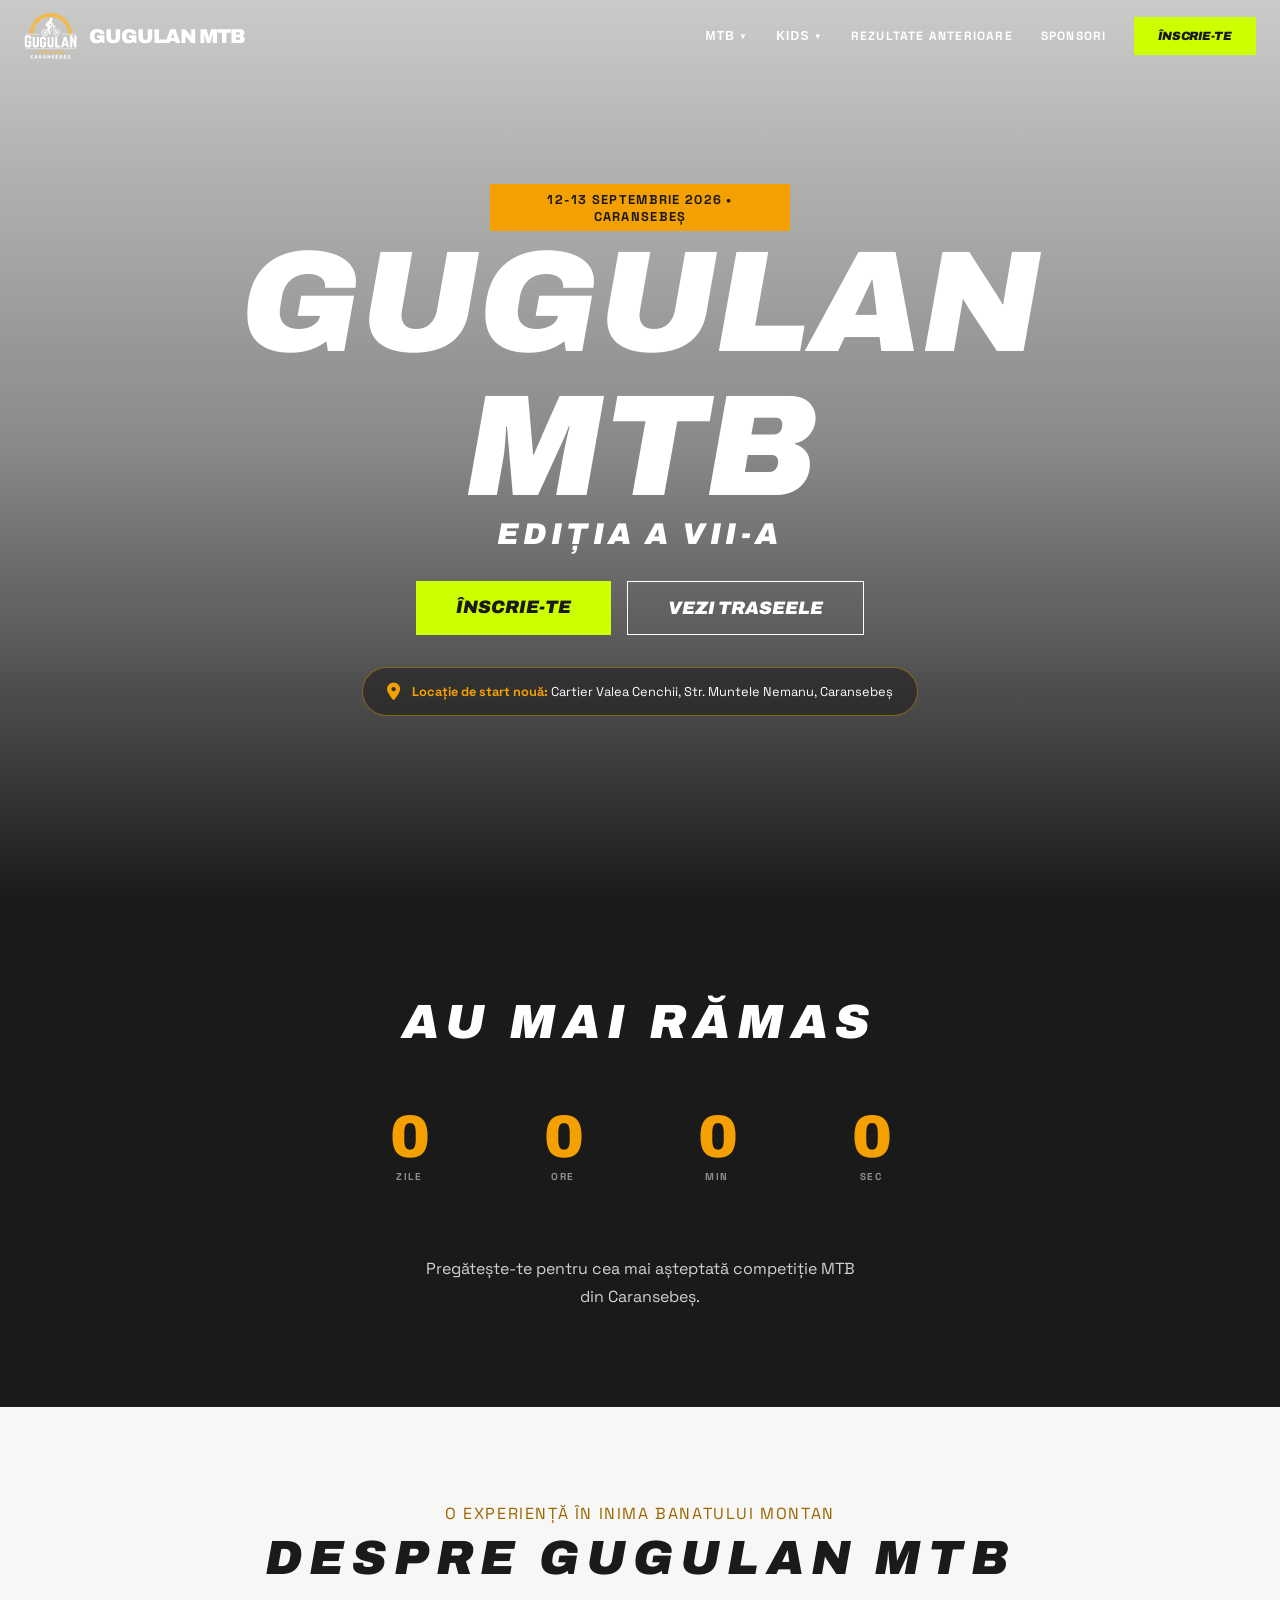
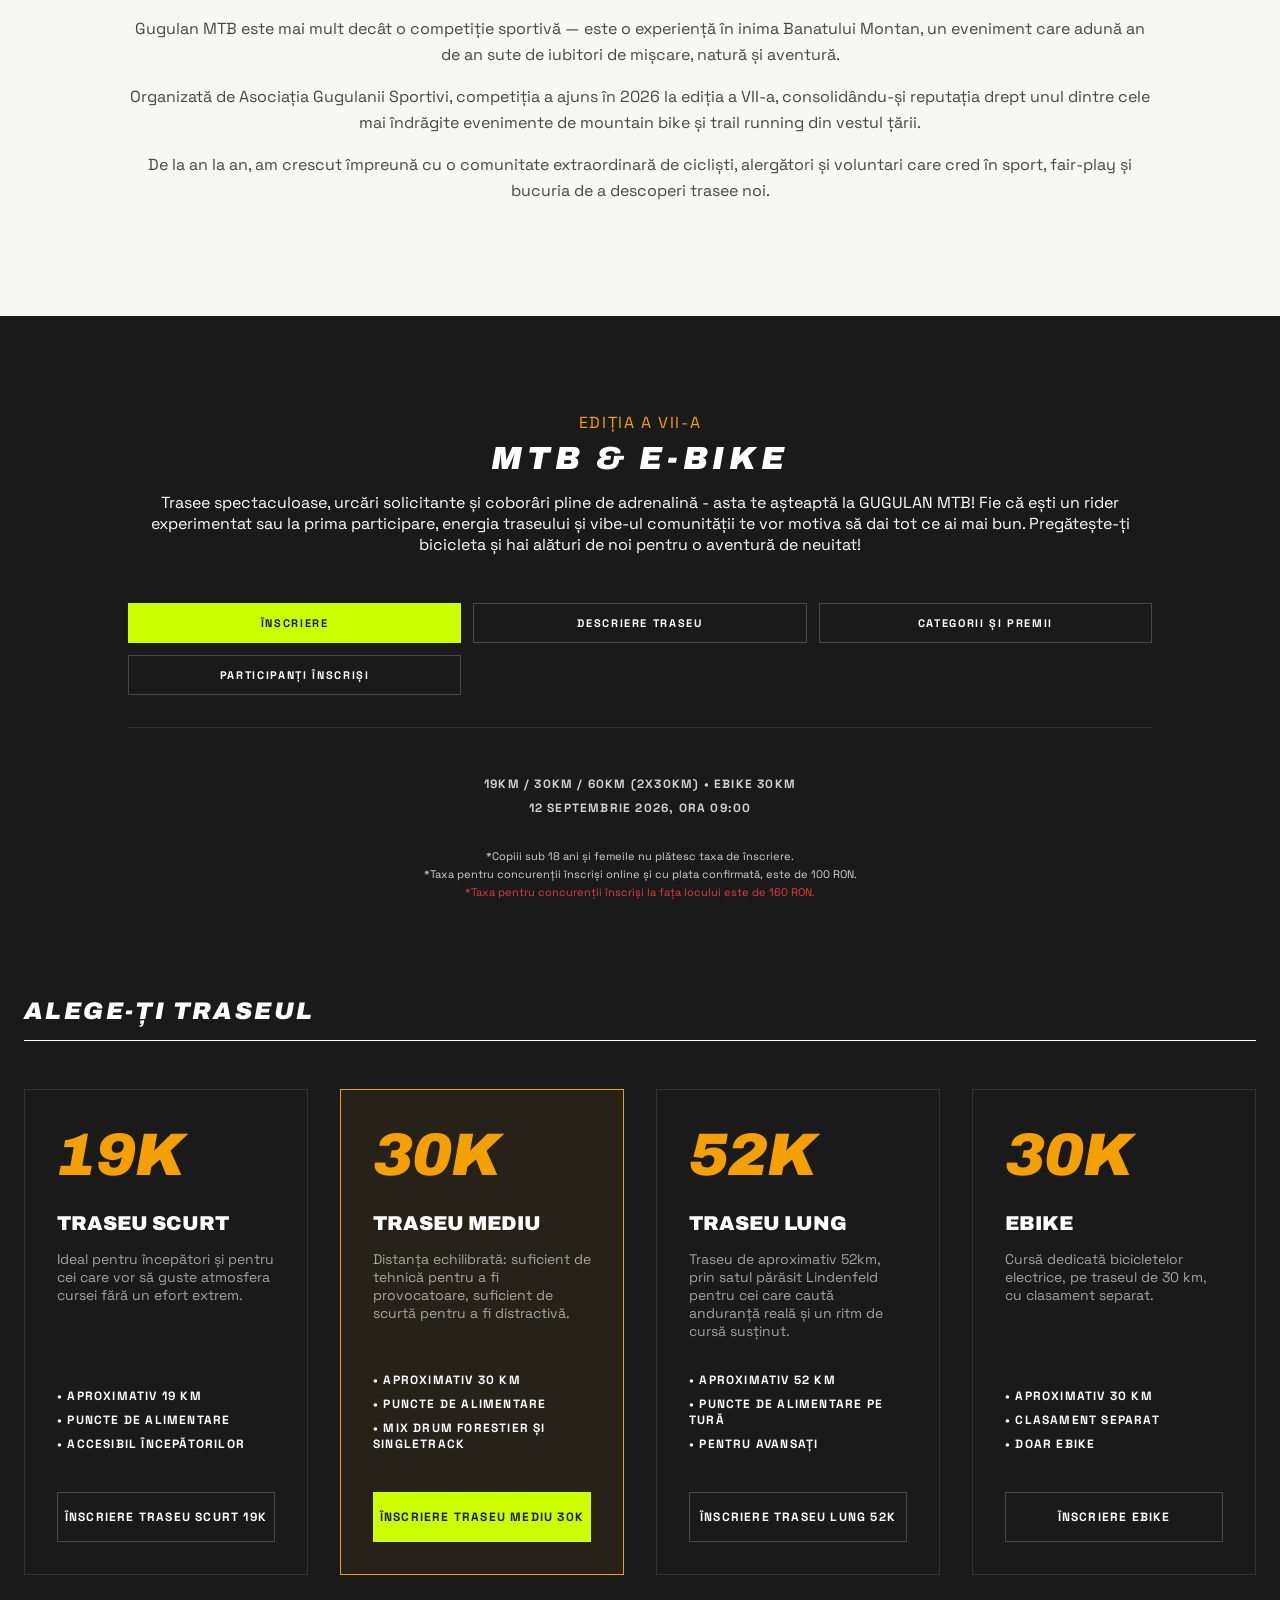
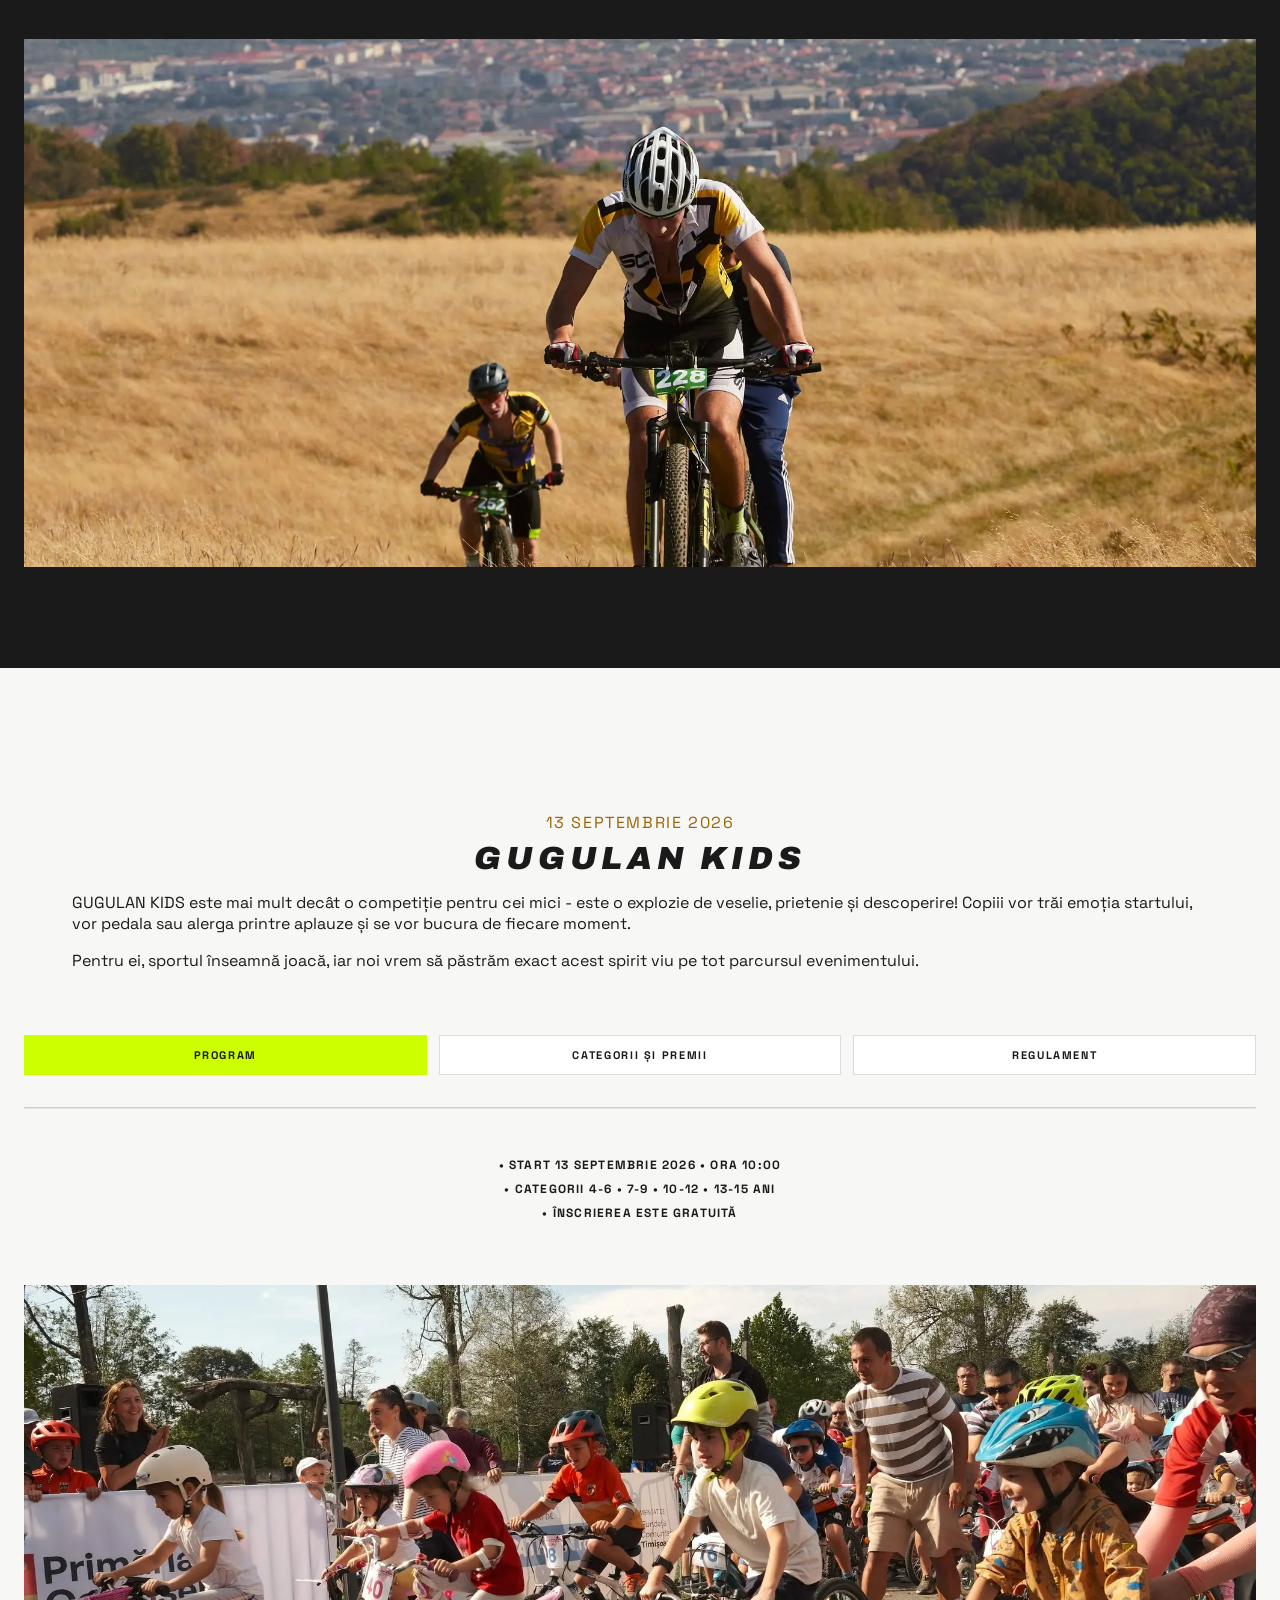
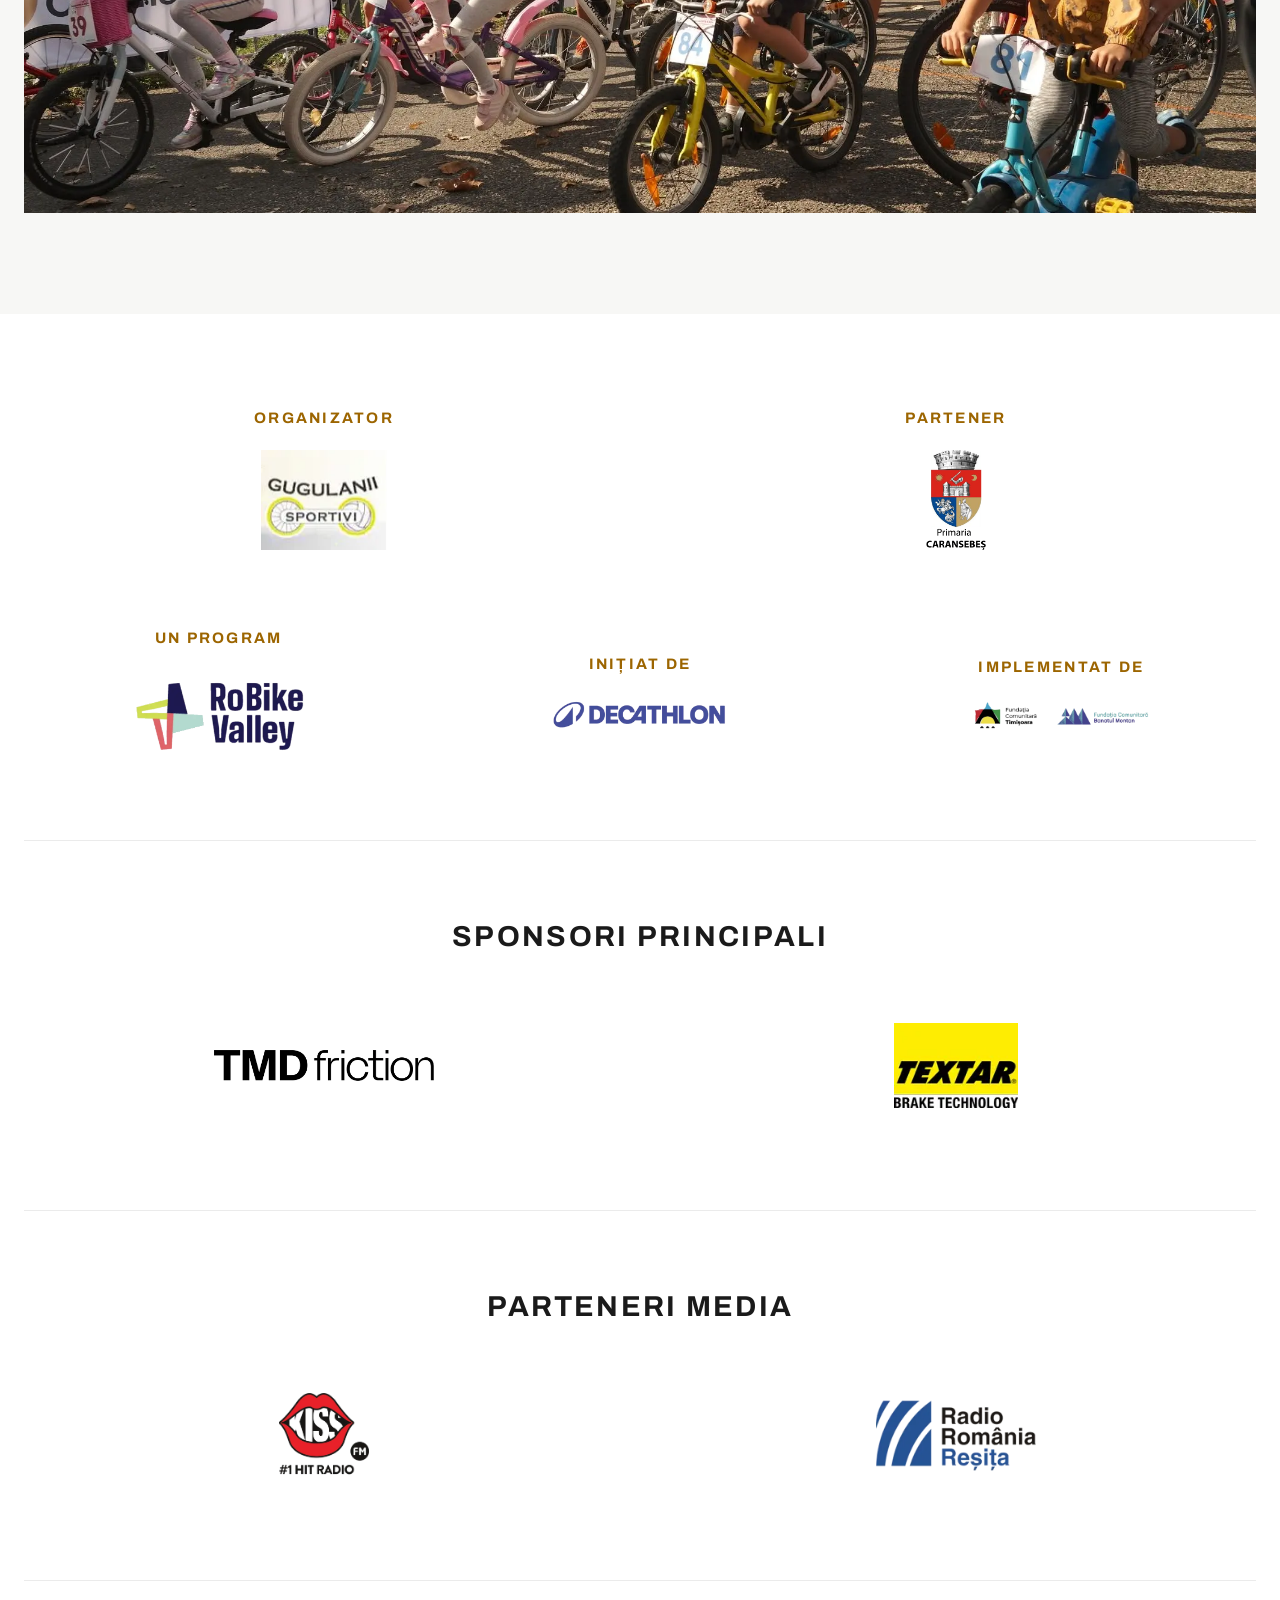
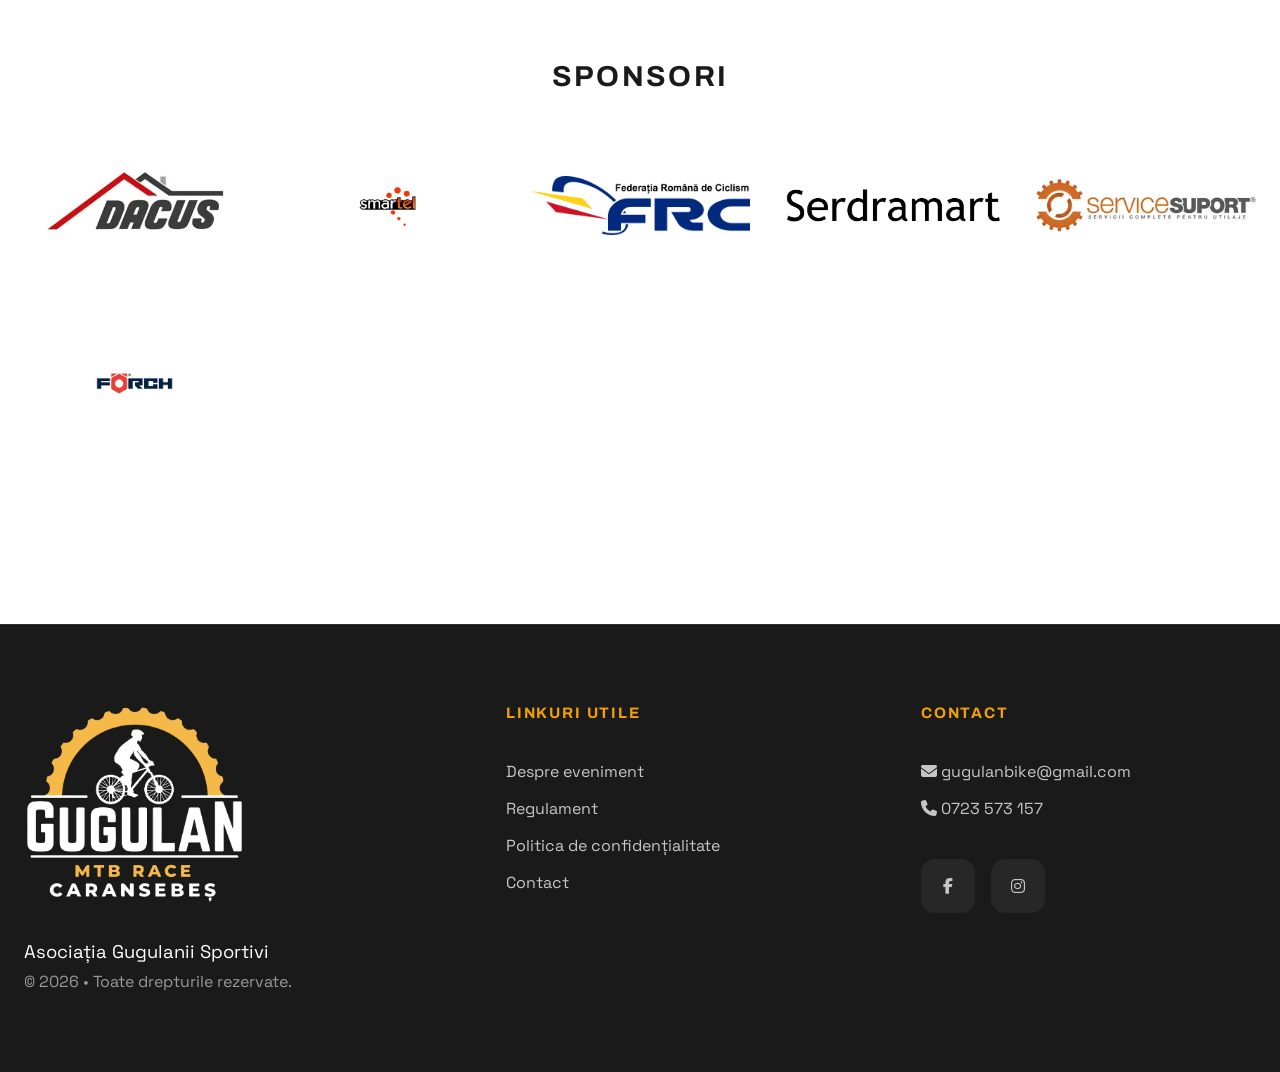
==== index.html @ eedea84c "Add new start-location callouts to hero and trail pages The event start moved to Cartier Valea Cench" ====
<!DOCTYPE html>
<html lang="ro">
<head>
<meta charset="utf-8"/>
<meta name="viewport" content="width=device-width, initial-scale=1"/>
<title>Gugulan MTB &amp; Kids — Ediția a VII-a • Caransebeș</title>
<meta name="description" content="Gugulan MTB &amp; Kids, ediția a VII-a. Competiție de mountain bike la Caransebeș — 12 septembrie MTB, 13 septembrie Kids. Trasee 19K / 30K / 60K și eBike 30K."/>
<meta name="author" content="Gugulan MTB"/>
<meta name="twitter:site" content="@gugulanmtb"/>
<meta property="og:title" content="Gugulan MTB &amp; Kids — Ediția a VII-a"/>
<meta property="og:description" content="Competiție MTB &amp; Kids la Caransebeș. Trasee 19K / 30K / 60K și eBike 30K. Înscrie-te la ediția a VII-a."/>
<meta property="og:type" content="website"/>
<meta name="twitter:card" content="summary_large_image"/>
<link rel="stylesheet" href="styles.css"/>
<!-- Favicon -->
<link rel="apple-touch-icon" sizes="180x180" href="assets/apple-touch-icon.png">
<link rel="icon" type="image/png" sizes="32x32" href="assets/favicon-32x32.png">
<link rel="icon" type="image/png" sizes="16x16" href="assets/favicon-16x16.png">
<link rel="shortcut icon" href="assets/favicon.ico">
<link rel="manifest" href="site.webmanifest">
<link rel="stylesheet"
href="https://cdnjs.cloudflare.com/ajax/libs/font-awesome/6.7.2/css/all.min.css">
<meta name="theme-color" content="#ffffff">
</head>
<body>

<!-- Navbar -->
<nav id="main-nav" class="navbar">
  <div class="navbar-inner">
    <a href="https://gugulanmtb.ro/" class="navbar-logo">
      <img id="nav-logo" src="assets/logo.webp" alt="Gugulan MTB Race Caransebeș" width="120" height="110"/>
      <span>Gugulan MTB</span>
    </a>

    <!-- Desktop links -->
    <div class="nav-links-desktop">
      <div class="dropdown">
        <button class="dropdown-btn" aria-expanded="false">MTB <span class="arrow">▼</span></button>
        <div class="dropdown-menu">
          <a href="/program">Program</a>
          <a href="/categorii-premii">Categorii și Premii</a>
          <a href="/traseu">Traseu MTB</a>
          <a href="/modalitati-inscriere">Modalități și taxe de înscriere</a>
          <a href="https://racetime.ro/events/188/participants" target="_blank">Participanții Înscriși</a>
        </div>
      </div>
      <div class="dropdown">
        <button class="dropdown-btn" aria-expanded="false">Kids <span class="arrow">▼</span></button>
        <div class="dropdown-menu">
          <a href="#">Program</a>
          <a href="#">Categorii și Premii</a>
          <a href="#">Traseu KIDS</a>
        </div>
      </div>
      <a href="https://liniadesosire.ro/rezultate/gugulan-mtb-run-2025/" class="nav-link">Rezultate Anterioare</a>
      <a href="https://gugulanmtb.ro/#sponsori" class="nav-link">Sponsori</a>
      <a href="https://racetime.ro/events/188/register" class="btn-cta">Înscrie-te</a>
    </div>

    <!-- Mobile buttons -->
    <div class="nav-mobile">
      <a href="https://racetime.ro/events/188/register" class="btn-cta" style="padding:0.5rem 1rem;font-size:11px;">Înscrie-te</a>
      <button class="hamburger" id="hamburger-btn" aria-label="Meniu">
        <span></span><span></span><span></span>
      </button>
    </div>
  </div>

  <!-- Mobile menu -->
  <div class="mobile-menu" id="mobile-menu">
    <div class="mobile-dropdown">
      <button class="mobile-dropdown-toggle" onclick="this.nextElementSibling.classList.toggle('open');this.querySelector('span:last-child').textContent=this.nextElementSibling.classList.contains('open')?'−':'+'">
        MTB <span>+</span>
      </button>
      <div class="mobile-dropdown-items">
        <a href="/program">Program</a>
        <a href="/categorii-premii">Categorii și Premii</a>
        <a href="/traseu">Traseu MTB</a>
        <a href="/modalitati-inscriere">Modalități și taxe</a>
        <a href="https://racetime.ro/events/188/participants" target="_blank">Participanții Înscriși</a>
      </div>
    </div>
    <div class="mobile-dropdown">
      <button class="mobile-dropdown-toggle" onclick="this.nextElementSibling.classList.toggle('open');this.querySelector('span:last-child').textContent=this.nextElementSibling.classList.contains('open')?'−':'+'">
        Kids <span>+</span>
      </button>
      <div class="mobile-dropdown-items">
        <a href="#">Program</a>
        <a href="#">Categorii și Premii</a>
        <a href="#">Traseu KIDS</a>
      </div>
    </div>
    <a href="https://liniadesosire.ro/rezultate/gugulan-mtb-run-2025/" class="mobile-link">Rezultate Anterioare</a>
    <a href="https://gugulanmtb.ro/#sponsori" class="mobile-link" style="border-bottom:none;">Sponsori</a>
    <a href="https://racetime.ro/events/188/register" class="btn-cta" style="display:block;text-align:center;padding:1rem;margin-top:1.5rem;font-size:1.125rem;">Înscrie-te</a>
  </div>
</nav>

<!-- Hero -->
<section class="hero">
  <iframe class="hero-video" src="https://player.vimeo.com/video/1091876594?background=1&autoplay=1&loop=1&muted=1&dnt=1" allow="autoplay;fullscreen;picture-in-picture" frameborder="0" title="Gugulan MTB hero video" style="position:absolute;top:50%;left:50%;transform:translate(-50%,-50%);width:177.77vh;height:56.25vw;min-width:100%;min-height:100%;"></iframe>
  <div class="hero-overlay"></div>
  <div class="hero-content">
    <p class="hero-date">12-13 Septembrie 2026 • Caransebeș</p>
    <h1 class="hero-title">
      <div class="hero-title-main">GUGULAN<br/>MTB</div>
      <div class="hero-title-sub">Ediția a VII-a</div>
    </h1>
    <div class="hero-buttons">
      <a href="https://racetime.ro/events/188/register" class="hero-btn-primary">Înscrie-te</a>
      <a href="/traseu" class="hero-btn-secondary">Vezi Traseele</a>
    </div>
    <a href="https://www.google.com/maps?q=45.4091146,22.1965201&z=17&hl=en" target="_blank" rel="noopener" class="hero-location">
      <i class="fa-solid fa-location-dot"></i>
      <span><strong>Locație de start nouă:</strong> Cartier Valea Cenchii, Str. Muntele Nemanu, Caransebeș</span>
    </a>
  </div>
</section>

<!-- Nimic intre Hero si Countdown -- hero direct --> <!-- Countdown -->
<section class="section section-dark text-center">
  <div class="container">
    <h2 class="section-title section-title-lg text-center mb-8">Au mai rămas</h2>
    <div class="countdown-grid" id="countdown">
      <div class="countdown-item"><div class="countdown-number text-brand" id="cd-days">0</div><div class="countdown-label">Zile</div></div>
      <div class="countdown-item"><div class="countdown-number text-brand" id="cd-hours">0</div><div class="countdown-label">Ore</div></div>
      <div class="countdown-item"><div class="countdown-number text-brand" id="cd-mins">0</div><div class="countdown-label">Min</div></div>
      <div class="countdown-item"><div class="countdown-number text-brand" id="cd-secs">0</div><div class="countdown-label">Sec</div></div>
    </div>
    <p class="text-body max-w-md mx-auto opacity-80 mt-8">Pregătește-te pentru cea mai așteptată competiție MTB din Caransebeș.</p>
  </div>
</section>

<!-- Despre -->
<section class="section section-light">
  <div class="container max-w-5xl">
    <div class="text-center mb-8">
      <span class="text-[10px] font-bold uppercase tracking-widest text-brand-deep mb-2" style="display:block;">O experiență în inima Banatului Montan</span>
      <h2 class="section-title section-title-lg mb-4">Despre Gugulan MTB</h2>
    </div>
    <div class="text-body leading-relaxed opacity-80 max-w-3xl mx-auto text-center">
      <p class="mb-4">Gugulan MTB este mai mult decât o competiție sportivă — este o experiență în inima Banatului Montan, un eveniment care adună an de an sute de iubitori de mișcare, natură și aventură.</p>
      <p class="mb-4">Organizată de Asociația Gugulanii Sportivi, competiția a ajuns în 2026 la ediția a VII‑a, consolidându-și reputația drept unul dintre cele mai îndrăgite evenimente de mountain bike și trail running din vestul țării.</p>
      <p class="mb-4">De la an la an, am crescut împreună cu o comunitate extraordinară de cicliști, alergători și voluntari care cred în sport, fair-play și bucuria de a descoperi trasee noi.</p>

    </div>
  </div>
</section>

<!-- Register section (MTB) -->
<section id="register" class="section section-dark">
  <div class="container max-w-5xl">
    <div class="text-center mb-12">
      <span class="text-[10px] font-bold uppercase tracking-widest text-brand mb-2" style="display:block;">Ediția a VII-a</span>
      <h2 class="section-title text-center" style="font-size:2rem;">MTB &amp; E-Bike</h2>
      <p class="mb-4">Trasee spectaculoase, urcări solicitante și coborâri pline de adrenalină - asta te așteaptă la GUGULAN MTB! Fie că ești un rider experimentat sau la prima participare, energia traseului și vibe-ul comunității te vor motiva să dai tot ce ai mai bun. Pregătește-ți bicicleta și hai alături de noi pentru o aventură de neuitat!</p>
    </div>

    <div class="register-grid mb-8">
      <a href="https://racetime.ro/events/188/register" class="register-btn register-btn-primary">Înscriere</a>
      <a href="/traseu" class="register-btn">Descriere Traseu</a>
       <a href="/categorii-premii" class="register-btn">Categorii și Premii</a>
      <a href="https://racetime.ro/events/188/participants" target="_blank" class="register-btn">Participanți înscriși</a>
    </div>

    <hr class="border-peak/10" style="border:0;height:1px;background:color-mix(in oklch, var(--peak) 10%, transparent);margin-bottom:3rem;"/>

    <div class="text-center max-w-md mx-auto">
      <ul class="track-features text-peak/80">
        <li>19km / 30km / 60km (2x30km) • eBike 30km</li>
        <li>12 Septembrie 2026, ora 09:00</li>
      </ul>
      <p class="text-xs leading-relaxed text-peak/80">*Copiii sub 18 ani și femeile nu plătesc taxa de înscriere.</p>
      <p class="text-xs leading-relaxed text-peak/80">*Taxa pentru concurenții înscriși online și cu plata confirmată, este de 100 RON.</p>
      <p class="text-xs leading-relaxed text-alert">*Taxa pentru concurenții înscriși la fața locului este de 160 RON.</p>
    </div>
  </div>
</section>

<!-- Alege-ți traseul -->
<section id="tracks" class="section section-dark" style="padding-top:0;">
  <div class="container">
    <h3 class="section-title tracking-widest mb-12 border-b border-peak/10 pb-4" style="font-size:1.5rem;">Alege-ți traseul</h3>
    <div class="tracks-grid">
      <!-- 19K -->
      <div class="track-card">
        <div class="track-number">19K</div>
        <h4 class="track-name">Traseu Scurt</h4>
        <p class="track-desc">Ideal pentru începători și pentru cei care vor să guste atmosfera cursei fără un efort extrem.</p>
        <ul class="track-features">
          <li>• Aproximativ 19 km</li>
          <li>• Puncte de alimentare</li>
          <li>• Accesibil începătorilor</li>
        </ul>
        <a href="https://racetime.ro/events/188/register" class="track-btn">Înscriere Traseu Scurt 19K</a>
      </div>
      <!-- 30K highlighted -->
      <div class="track-card highlighted">
        <div class="track-number">30K</div>
        <h4 class="track-name">Traseu Mediu</h4>
        <p class="track-desc">Distanța echilibrată: suficient de tehnică pentru a fi provocatoare, suficient de scurtă pentru a fi distractivă.</p>
        <ul class="track-features">
          <li>• Aproximativ 30 km</li>
          <li>• Puncte de alimentare</li>
          <li>• Mix drum forestier și singletrack</li>
        </ul>
        <a href="https://racetime.ro/events/188/register" class="track-btn track-btn-primary">Înscriere Traseu Mediu 30K</a>
      </div>
      <!-- 60K -->
      <div class="track-card">
        <div class="track-number">52K</div>
        <h4 class="track-name">Traseu Lung</h4>
        <p class="track-desc">Traseu de aproximativ 52km, prin satul părăsit Lindenfeld pentru cei care caută anduranță reală și un ritm de cursă susținut.</p>
        <ul class="track-features">
          <li>• Aproximativ 52 km</li>
          <li>• Puncte de alimentare pe tură</li>
          <li>• Pentru avansați</li>
        </ul>
        <a href="https://racetime.ro/events/188/register" class="track-btn">Înscriere Traseu Lung 52K</a>
      </div>
      <!-- eBike -->
      <div class="track-card">
        <div class="track-number">30K</div>
        <h4 class="track-name">eBike</h4>
        <p class="track-desc">Cursă dedicată bicicletelor electrice, pe traseul de 30 km, cu clasament separat.</p>
        <ul class="track-features">
          <li>• Aproximativ 30 km</li>
          <li>• Clasament separat</li>
          <li>• Doar eBike</li>
        </ul>
        <a href="https://racetime.ro/events/188/register" class="track-btn">Înscriere eBike</a>
      </div>
    </div>

    <div class="mt-16">
      <img src="assets/home-hero.webp" alt="Traseu montan îngust pe creastă, din competiția Gugulan MTB" class="w-full aspect-[21/9] object-cover"/>
    </div>
  </div>
</section>

<!-- Kids section -->
<section class="section section-light">
    <div class="container">

        <div class="kids-inner">
           <span
    class="text-[10px] font-bold uppercase tracking-widest text-brand-deep mb-2"
    style="display:block;text-align:center;">
    13 Septembrie 2026
</span>

            <h2 class="section-title text-center text-dirt" style="font-size:2rem;">
                Gugulan Kids
            </h2>
            <p class="mb-4">GUGULAN KIDS este mai mult decât o competiție pentru cei mici - este o explozie de veselie, prietenie și descoperire! Copiii vor trăi emoția startului, vor pedala sau alerga printre aplauze și se vor bucura de fiecare moment.</p>
            <p class="mb-4">Pentru ei, sportul înseamnă joacă, iar noi vrem să păstrăm exact acest spirit viu pe tot parcursul evenimentului.</p>
        </div>

        <div class="register-grid mb-8">

            <a href="#" class="register-btn register-btn-primary">
                Program
            </a>

            <a href="#" class="register-btn register-btn-light">
                Categorii și Premii
            </a>

            <a href="#" class="register-btn register-btn-light">
                Regulament
            </a>

        </div>

        <hr class="border-dirt/15" style="margin-bottom:3rem;">

        <div class="text-center max-w-md mx-auto">

            <ul class="track-features text-dirt">

                <li>• Start 13 Septembrie 2026 • ora 10:00</li>

                <li>• Categorii 4-6 • 7-9 • 10-12 • 13-15 ani</li>

                <li>• Înscrierea este gratuită</li>

            </ul>
        </div>

        <div class="mt-16">
            <img src="assets/hero-kids.webp"
                 class="w-full aspect-[21/9] object-cover">
        </div>

    </div>
</section>

<!-- Sponsori -->
<section id="sponsori" class="section sponsors-section">

    <div class="container">

        <!-- Top Partners -->
        <div class="partners-top">

            <div class="partner-card">
                <h4>Organizator</h4>
                <img src="assets/sponsori/gugulanii-sportivi.webp" alt="">
            </div>

            <div class="partner-card">
                <h4>Partener</h4>
                <img src="assets/sponsori/primaria-caransebes.webp" alt="">
            </div>

        </div>

                <div class="partner-section">


            <div class="sponsors-grid">


            <div class="partner-card">
                <h4>Un program</h4>
                <img src="assets/sponsori/ro-bikevalley.webp" alt="">
            </div>

            <div class="partner-card">
                <h4>Inițiat de</h4>
                <img src="assets/sponsori/decathlon-logo.webp" alt="">
            </div>

            <div class="partner-card">
                <h4>Implementat de</h4>

                    <img src="assets/sponsori/fundatiile-logo-2048x374.webp" alt="">
            </div>
            </div>

        </div>

        <hr class="sponsor-divider">

        <!-- Main Sponsors -->
<div class="partner-section">

    <h3>Sponsori Principali</h3>

    <div class="sponsors-grid">

        <div class="sponsor-logo">
            <img src="assets/sponsori/tmdfriction-new-logo.webp" alt="TMD Friction">
        </div>

        <div class="sponsor-logo">
            <img src="assets/sponsori/Textar_BrakeTechnology_subline_150.webp" alt="Textar">
        </div>

    </div>

</div>

<hr class="sponsor-divider">

<div class="partner-section">

    <h3>Parteneri Media</h3>

    <div class="sponsors-grid">

        <div class="sponsor-logo">
            <img src="assets/sponsori/LOGO-SIMPLU-CU-SLOGAN.webp" alt="Kiss FM">
        </div>

        <div class="sponsor-logo">
            <img src="assets/sponsori/radio-resita.webp" alt="Radio Reșița">
        </div>

    </div>

</div>

<hr class="sponsor-divider">

<div class="partner-section">

    <h3>Sponsori</h3>

    <div class="sponsors-grid">

        <div class="sponsor-logo">
            <img src="assets/sponsori/5-dacus.webp" alt="Dacus">
        </div>

        <div class="sponsor-logo">
            <img src="assets/sponsori/11-Smartel.webp" alt="Smartel">
        </div>

        <div class="sponsor-logo">
            <img src="assets/sponsori/New-Logo-FRC-Tricolor.webp" alt="FRC">
        </div>

        <div class="sponsor-logo">
            <img src="assets/sponsori/serdramart.webp" alt="Serdramart">
        </div>

        <div class="sponsor-logo">
            <img src="assets/sponsori/service-suport-logo.webp" alt="Service Support">
        </div>

        <div class="sponsor-logo">
            <img src="assets/sponsori/forch.webp" alt="Förch">
        </div>

    </div>

</div>
</div> <!-- container -->
</section> <!-- sponsori -->

<!-- Footer -->
<footer class="footer">

    <div class="container footer-grid">

        <!-- Logo -->

        <div class="footer-brand">

            <img src="assets/logo.webp" alt="Gugulan MTB">

            <p>Asociația Gugulanii Sportivi</p>

            <span>© 2026 • Toate drepturile rezervate.</span>

        </div>

        <!-- Links -->

        <div class="footer-nav">

            <h4>Linkuri utile</h4>

            <a href="#">Despre eveniment</a>
            <a href="#">Regulament</a>
            <a href="#">Politica de confidențialitate</a>
            <a href="#">Contact</a>

        </div>

        <!-- Contact -->

<div class="footer-contact">

    <h4>Contact</h4>

    <a href="mailto:gugulanbike@gmail.com">
        <i class="fa-solid fa-envelope"></i>
        gugulanbike@gmail.com
    </a>

    <a href="tel:+40723573157">
        <i class="fa-solid fa-phone"></i>
        0723 573 157
    </a>

    <div class="footer-social">

        <a href="https://www.facebook.com/gugulanmtb" target="_blank">
            <i class="fa-brands fa-facebook-f"></i>
        </a>

        <a href="https://www.instagram.com/gugulanmtbrace/" target="_blank">
            <i class="fa-brands fa-instagram"></i>
        </a>

    </div>

</div>

    </div>

</footer>

<script src="script.js" defer></script>

</body>
</html>
---- styles.css ----
/* Gugulan MTB - Styles */
/* Tailwind v4 equivalent custom properties & utilities */

@import url('https://fonts.googleapis.com/css2?family=Archivo:ital,wght@0,100..900;1,100..900&family=Space+Grotesk:wght@300..700&display=swap');

:root {
  /* Gugulan MTB Race — Brand Guide v1.0 */
  --brand: #F4A000;       /* Aur Gugulan (Primary Gold) */
  --brand-deep: #9C6500;  /* Gold, darkened for AA text contrast on light backgrounds */
  --lime: #CCFF00;        /* Verde Neon — energy, CTA highlights */
  --dirt: #1A1A1A;        /* Deep Black */
  --peak: #FFFFFF;        /* White */
  --gravel: #F7F7F5;
  --gravel-dark: #ECECE8;
  --forest: #2D6A4F;      /* Verde pădure — nature imagery / backgrounds */
  --red-accent: #E63946;  /* alerts, time limits */
  --gray: #666666;        /* secondary text */
  --cta-bg: var(--lime);
  --cta-color: var(--dirt);
  --cta-hover-bg: var(--brand);
}

* { margin: 0; padding: 0; box-sizing: border-box; }

body {
  font-family: 'Space Grotesk', 'Helvetica Neue', Arial, sans-serif;
  background: var(--gravel);
  color: var(--dirt);
  -webkit-font-smoothing: antialiased;
}

.font-display { font-family: 'Archivo', 'Helvetica Neue', Arial, sans-serif; }
.font-mono { font-family: 'Space Grotesk', 'Helvetica Neue', Arial, sans-serif; }

/* Navbar */
.navbar {
  position: fixed;
  inset: 0 0 auto 0;
  z-index: 50;
  background: transparent;
  backdrop-filter: none;
  transition: all 0.3s ease;
}
.navbar.scrolled {
  background: var(--dirt);
  background-color: color-mix(in oklch, var(--dirt) 95%, transparent);
  backdrop-filter: blur(8px);
  -webkit-backdrop-filter: blur(8px);
  border-bottom: 1px solid color-mix(in oklch, var(--peak) 10%, transparent);
}
.navbar-inner {
  display: grid;
  grid-template-columns: minmax(0,1fr) auto;
  align-items: center;
  gap: 1rem;
  padding: 0.75rem 1rem;
  max-width: 1280px;
  margin: 0 auto;
}
@media (min-width: 768px) {
  .navbar-inner { padding: 0.75rem 1.5rem; }
}

.navbar-logo { display: flex; align-items: center; gap: 0.75rem; min-width: 0; text-decoration: none; }
.navbar-logo img { height: 2.5rem; width: auto; transition: transform 0.35s ease; }
.navbar-logo:hover img { transform: rotate(-8deg) scale(1.08); }
@media (min-width: 768px) { .navbar-logo img { height: 3rem; } }
.navbar-logo span {
  min-width: 0;
  overflow: hidden;
  text-overflow: ellipsis;
  white-space: nowrap;
  font-family: 'Archivo', sans-serif;
  font-size: 1.125rem;
  font-weight: 700;
  text-transform: uppercase;
  color: var(--peak);
}
@media (min-width: 768px) { .navbar-logo span { font-size: 1.25rem; font-weight: 900; letter-spacing: -0.05em; } }
@media (max-width: 767px) { .navbar-logo span { font-size: 0.9rem; font-weight: 900; letter-spacing: -0.05em; } }

/* Nav links desktop */
.nav-links-desktop { display: none; }
@media (min-width: 1024px) {
  .nav-links-desktop {
    display: flex;
    align-items: center;
    gap: 1.75rem;
    font-size: 0.75rem;
    font-weight: 700;
    text-transform: uppercase;
    letter-spacing: 0.1em;
    color: var(--peak);
  }
}

.nav-link { position: relative; color: var(--peak); text-decoration: none; padding: 0.5rem 0; transition: color 0.2s; }
.nav-link:hover { color: var(--brand); }
.nav-link::after {
  content: "";
  position: absolute;
  left: 0; right: 100%;
  bottom: 0;
  height: 2px;
  background: var(--brand);
  transition: right 0.25s ease;
}
.nav-link:hover::after { right: 0; }

/* Dropdown */
.dropdown { position: relative; }
.dropdown-btn {
  display: flex;
  align-items: center;
  gap: 0.25rem;
  padding: 0.5rem 0;
  text-transform: uppercase;
  color: var(--peak);
  background: none;
  border: none;
  cursor: pointer;
  font-size: 0.75rem;
  font-weight: 700;
  letter-spacing: 0.1em;
  transition: color 0.2s;
}
.dropdown-btn:hover { color: var(--brand); }
.dropdown-btn .arrow { font-size: 8px; }

.dropdown-menu {
  display: none;
  position: absolute;
  left: 0;
  top: 100%;
  min-width: 16rem;
  border: 1px solid color-mix(in oklch, var(--peak) 15%, transparent);
  background: var(--dirt);
  padding: 0.5rem 0;
  box-shadow: 0 10px 15px -3px rgba(0,0,0,0.3);
}
.dropdown:hover .dropdown-menu { display: block; }
.dropdown-menu a {
  display: block;
  padding: 0.625rem 1.25rem;
  font-size: 11px;
  text-transform: none;
  letter-spacing: 0.025em;
  color: color-mix(in oklch, var(--peak) 80%, transparent);
  text-decoration: none;
  transition: all 0.2s;
}
.dropdown-menu a:hover {
  background: var(--brand);
  color: var(--dirt);
}

/* CTA Button */
.btn-cta {
  background: var(--cta-bg);
  color: var(--cta-color);
  padding: 0.75rem 1.5rem;
  font-family: 'Archivo', sans-serif;
  font-weight: 900;
  text-transform: uppercase;
  font-style: italic;
  letter-spacing: -0.02em;
  text-decoration: none;
  transition: background-color 0.2s, transform 0.2s;
  display: inline-block;
}
.btn-cta:hover { background: var(--cta-hover-bg); color: var(--cta-color); }

/* Mobile nav */
.nav-mobile { display: flex; align-items: center; gap: 0.75rem; }
@media (min-width: 1024px) { .nav-mobile { display: none; } }

.hamburger {
  background: none; border: none; cursor: pointer;
  padding: 0.5rem; color: var(--peak); flex-shrink: 0;
}
.hamburger span {
  display: block;
  height: 2px; width: 1.5rem;
  background: var(--peak);
  margin-bottom: 0.375rem;
}
.hamburger span:last-child { margin-bottom: 0; }

.mobile-menu {
  display: none;
  max-height: calc(100vh - 4rem);
  overflow-y: auto;
  border-top: 1px solid color-mix(in oklch, var(--peak) 10%, transparent);
  background: var(--dirt);
  padding: 0.5rem 1rem 2rem;
  color: var(--peak);
}
.mobile-menu.open { display: block; }

.mobile-dropdown-toggle {
  display: flex;
  width: 100%;
  align-items: center;
  justify-content: space-between;
  padding: 1rem 0;
  font-size: 0.75rem;
  font-weight: 700;
  text-transform: uppercase;
  letter-spacing: 0.1em;
  background: none; border: none;
  color: var(--peak); cursor: pointer;
  border-bottom: 1px solid color-mix(in oklch, var(--peak) 10%, transparent);
}
.mobile-dropdown-items { display: none; padding-bottom: 0.75rem; }
.mobile-dropdown-items.open { display: block; }
.mobile-dropdown-items a {
  display: block;
  padding: 0.625rem 0 0.625rem 1rem;
  font-size: 13px;
  color: color-mix(in oklch, var(--peak) 75%, transparent);
  text-decoration: none;
}
.mobile-dropdown-items a:hover { color: var(--brand); }

.mobile-link {
  display: block;
  padding: 1rem 0;
  font-size: 0.75rem;
  font-weight: 700;
  text-transform: uppercase;
  letter-spacing: 0.1em;
  color: var(--peak);
  text-decoration: none;
  border-bottom: 1px solid color-mix(in oklch, var(--peak) 10%, transparent);
}

/* Hero */
.hero {
  position: relative;
  min-height: 100vh;
  display: flex;
  align-items: center;
  justify-content: center;
  overflow: hidden;
}
.hero-video {
  position: absolute;
  inset: 0;
  width: 100%;
  height: 100%;
  object-fit: cover;
}
.hero-overlay {
  position: absolute;
  inset: 0;
  background: linear-gradient(to top, var(--dirt), color-mix(in oklch, var(--dirt) 50%, transparent), color-mix(in oklch, var(--dirt) 20%, transparent));
}
.hero-content {
  position: relative;
  z-index: 1;
  text-align: center;
  color: var(--peak);
  padding: 2rem;
}
.hero-date { font-size: 0.8rem; font-weight: 700; text-transform: uppercase; letter-spacing: 0.1em; margin-bottom: 1.5rem; background-color: var(--brand); max-width:300px; display:block; margin: 0 auto 0 auto; color: var(--dirt); padding: 0.4rem 0.75rem; }
.hero-title {
  font-family: 'Archivo', sans-serif;
  font-weight: 900;
  font-style: italic;
  text-transform: uppercase;
  line-height: 1;
  letter-spacing: -0.05em;
  margin-bottom: 0.5rem;
}
.hero-title-main {
  font-size: 3.75rem;
}
@media (min-width: 768px) { .hero-title-main { font-size: 9rem; } }
.hero-title-sub {
  font-size: 1.25rem;
  letter-spacing: 0.15em;
  margin-bottom: 2rem;
}
@media (min-width: 768px) { .hero-title-sub { font-size: 1.875rem; } }
.hero-buttons { display: flex; flex-wrap: wrap; gap: 1rem; justify-content: center; }
.hero-btn-primary {
  background: var(--cta-bg);
  color: var(--cta-color);
  padding: 1rem 2.5rem;
  font-family: 'Archivo', sans-serif;
  font-weight: 900;
  text-transform: uppercase;
  font-style: italic;
  font-size: 1.125rem;
  text-decoration: none;
  transition: background-color 0.2s, transform 0.2s;
}
.hero-btn-primary:hover { background: var(--cta-hover-bg); color: var(--cta-color); }
.hero-btn-secondary {
  border: 1px solid var(--peak);
  color: var(--peak);
  padding: 1rem 2.5rem;
  font-family: 'Archivo', sans-serif;
  font-weight: 900;
  text-transform: uppercase;
  font-style: italic;
  font-size: 1.125rem;
  text-decoration: none;
  transition: all 0.2s;
}
.hero-btn-secondary:hover { background: var(--brand); border-color: var(--brand); color: var(--dirt); }

/* Sections */
.section { padding: 4rem 1.5rem; }
@media (min-width: 768px) { .section { padding: 6rem 1.5rem; } }
.section-dark { background: var(--dirt); color: var(--peak); }
.section-light { background: var(--gravel); color: var(--dirt); }
.section-light .track-features{

    color:var(--dirt);

}

.container { max-width: 1280px; margin: 0 auto; }

/* Stats cards (MTB & Kids) */
.stats-grid {
  display: grid;
  grid-template-columns: 1fr 1fr;
  gap: 0;
  border-top: 1px solid color-mix(in oklch, var(--peak) 10%, transparent);
}
@media (min-width: 768px) { .stats-grid { grid-template-columns: repeat(4, 1fr); } }

.stats-card {
  padding: 2rem;
  border-right: 1px solid color-mix(in oklch, var(--peak) 10%, transparent);
  background: var(--dirt);
}
.stats-card:last-child { border-right: none; }
.stats-label { font-size: 10px; font-weight: 700; text-transform: uppercase; letter-spacing: 0.1em; opacity: 0.7; margin-bottom: 0.5rem; }
.stats-value { font-family: 'Archivo', sans-serif; font-size: 2.25rem; font-weight: 900; font-style: italic; color: var(--brand); }
@media (min-width: 768px) { .stats-value { font-size: 3rem; } }

/* Cards MTB & Kids - promo */
.promo-cards {
  display: grid;
  grid-template-columns: 1fr 1fr;
  gap: 0;
  background: var(--dirt);
}
@media (min-width: 768px) { .promo-cards { grid-template-columns: repeat(4, 1fr); } }

.promo-card {
  padding: 2rem;
  border-right: 1px solid color-mix(in oklch, var(--peak) 10%, transparent);
  text-decoration: none;
  color: inherit;
  transition: all 0.2s;
}
.promo-card:hover { border-color: var(--brand); }
.promo-card:last-child { border-right: none; }
.promo-card-label { font-size: 10px; font-weight: 700; text-transform: uppercase; letter-spacing: 0.1em; opacity: 0.6; margin-bottom: 0.5rem; }
.promo-card-subtitle { font-family: 'Archivo', sans-serif; font-weight: 900; text-transform: uppercase; font-style: italic; letter-spacing: -0.02em; }
.promo-card .mtb-title { font-size: 1.125rem; margin-bottom: 0.5rem; }
.promo-card .mtb-desc { font-size: 0.75rem; opacity: 0.7; line-height: 1.625; }

/* Countdown */
.countdown-grid {
  display: grid;
  grid-template-columns: repeat(4, 1fr);
  gap: 0.75rem;
  max-width: 600px;
  margin: 0 auto 3rem;
}
@media (min-width: 768px) { .countdown-grid { gap: 1rem; } }

.countdown-item {
  text-align: center;
  padding: 1rem;
}
@media (min-width: 768px) { .countdown-item { padding: 1.5rem; } }
.countdown-number { font-family: 'Archivo', sans-serif; font-size: 2.25rem; font-weight: 900; letter-spacing: -0.02em; }
@media (min-width: 768px) { .countdown-number { font-size: 3.75rem; } }
.countdown-label { font-size: 10px; font-weight: 700; text-transform: uppercase; letter-spacing: 0.15em; opacity: 0.5; }

/* Section title */
.section-title {
  font-family: 'Archivo', sans-serif;
  font-weight: 900;
  text-transform: uppercase;
  font-style: italic;
  letter-spacing: 0.15em;
  margin-bottom: 1rem;
}
.section-title-lg { font-size: 2.25rem; }
@media (min-width: 768px) { .section-title-lg { font-size: 3rem; } }

/* Content text */
.text-body { font-size: 0.875rem; line-height: 1.75; opacity: 0.9; }
@media (min-width: 768px) { .text-body { font-size: 1rem; } }
.text-sm { font-size: 0.75rem; }
.text-xs { font-size: 0.6875rem; }

/* Register buttons grid */
.register-grid {
  display: grid;
  grid-template-columns: 1fr;
  gap: 0.75rem;
}
@media (min-width: 640px) { .register-grid { grid-template-columns: repeat(2, 1fr); } }
@media (min-width: 768px) { .register-grid { grid-template-columns: repeat(3, 1fr); } }

.register-btn {
  display: block;
  text-align: center;
  padding: 0.75rem 1rem;
  font-weight: 700;
  text-transform: uppercase;
  letter-spacing: 0.15em;
  font-size: 11px;
  text-decoration: none;
  transition: all 0.2s;
  border: 1px solid color-mix(in oklch, var(--peak) 20%, transparent);
  background: transparent;
  color: var(--peak);
  cursor: pointer;
}
.register-btn:hover { background: var(--brand); color: var(--dirt); border-color: var(--brand); }
.register-btn-primary {
  background: var(--cta-bg);
  color: var(--cta-color);
  border: 1px solid var(--cta-bg);
}
.register-btn-primary:hover { background: var(--cta-hover-bg); color: var(--cta-color); border-color: var(--cta-hover-bg); }


.register-btn-light{

    background:var(--peak);

    color:var(--dirt);

    border:1px solid
    color-mix(in oklch,var(--dirt) 15%,transparent);

}

.register-btn-light:hover{

    background:var(--brand);

    color:var(--dirt);

    border-color:var(--brand);

}


/* Track cards */
.tracks-grid {
  display: grid;
  gap: 2rem;
}
@media (min-width: 768px) { .tracks-grid { grid-template-columns: repeat(2, 1fr); } }
@media (min-width: 1024px) { .tracks-grid { grid-template-columns: repeat(4, 1fr); } }

.track-card {
  border: 1px solid color-mix(in oklch, var(--peak) 10%, transparent);
  padding: 2rem;
  display: flex;
  flex-direction: column;
  transition: transform 0.3s ease, box-shadow 0.3s ease, background-color 0.3s ease, border-color 0.3s ease;
}
.track-card:hover {
  background: color-mix(in oklch, var(--brand) 10%, transparent);
  transform: translateY(-8px);
  box-shadow: 0 20px 40px -16px rgba(0,0,0,0.5);
}
.track-card .track-number { transition: transform 0.3s ease; }
.track-card:hover .track-number { transform: scale(1.08) rotate(-2deg); }
.track-card.highlighted { border-color: var(--brand); background: color-mix(in oklch, var(--brand) 5%, transparent); }
.track-number { color: var(--brand); font-weight: 900; font-size: 3.75rem; margin-bottom: 1.5rem; font-family: 'Archivo', sans-serif; font-style: italic; letter-spacing: -0.02em; }
.track-name { font-size: 1.25rem; font-family: 'Archivo', sans-serif; font-weight: 900; text-transform: uppercase; margin-bottom: 1rem; }
.track-desc { color: color-mix(in oklch, var(--peak) 60%, transparent); font-size: 0.875rem; margin-bottom: 2rem; flex-grow: 1; }
.track-features { font-size: 0.75rem; font-weight: 700; text-transform: uppercase; letter-spacing: 0.1em; margin-bottom: 2rem; }
.track-features li { list-style: none; margin-bottom: 0.5rem; }
.track-btn {
  width: 100%;
  padding: 1rem 0;
  text-transform: uppercase;
  font-weight: 700;
  font-size: 0.75rem;
  letter-spacing: 0.1em;
  text-align: center;
  text-decoration: none;
  transition: all 0.2s;
  border: 1px solid color-mix(in oklch, var(--peak) 20%, transparent);
  color: var(--peak);
  display: block;
  cursor: pointer;
}
.track-btn:hover { background: var(--brand); color: var(--dirt); border-color: var(--brand); }
.track-btn-primary { background: var(--cta-bg); color: var(--cta-color); border: 1px solid var(--cta-bg); }
.track-btn-primary:hover { background: var(--cta-hover-bg); color: var(--cta-color); border-color: var(--cta-hover-bg); }

/* Kids section */
.kids-section {
  padding: 5rem 1.5rem;
  border-top: 1px solid color-mix(in oklch, var(--dirt) 10%, transparent);
}
@media (min-width: 768px) { .kids-section { padding: 5rem 3rem; } }
.kids-inner {
  max-width: none;
  width: 100%;
  margin: 0 auto;
  padding: 2rem;
}
@media (min-width: 768px) { .kids-inner { padding: 3rem; } }
.kids-badge { font-size: 10px; font-weight: 700; text-transform: uppercase; letter-spacing: 0.1em; color: var(--brand-deep); margin-bottom: 0.75rem; }
.kids-title { font-family: 'Archivo', sans-serif; font-size: 1.875rem; font-weight: 900; text-transform: uppercase; font-style: italic; letter-spacing: -0.02em; line-height: 1; margin-bottom: 1rem; }
@media (min-width: 768px) { .kids-title { font-size: 2.25rem; } }
.kids-title span { color: var(--brand-deep); }
.kids-text { line-height: 1.625; margin-bottom: 1.25rem; }
.kulis { font-size: 0.75rem; font-weight: 700; text-transform: uppercase; letter-spacing: 0.1em; }
.kulis li { list-style: none; margin-bottom: 0.5rem; }

.kids-buttons { display: flex; flex-direction: column; gap: 0.75rem; margin-top: 1.5rem; }
@media (min-width: 1024px) { .kids-buttons { margin-top: 0; } }

/* ===========================
   Sponsors
=========================== */

.sponsors-section{
    background:#fff;
}

/* Top Partners */

.partners-top{
    display:grid;
    grid-template-columns:repeat(auto-fit,minmax(200px,1fr));
    gap:3rem 2rem;
    margin-bottom:5rem;
    align-items:start;
}

.partner-card{
    display:flex;
    flex-direction:column;
    align-items:center;
    justify-content:flex-start;
    text-align:center;
}

.partner-card h4{
    font-family:'Archivo',sans-serif;
    font-size:.95rem;
    font-weight:700;
    text-transform:uppercase;
    letter-spacing:.15em;
    color:var(--brand-deep);
    margin-bottom:1.5rem;
}

.partner-card img{
    width:100%;
    max-width:180px;
    max-height:100px;
    object-fit:contain;
}

.partner-double{
    display:flex;
    justify-content:center;
    align-items:center;
    gap:1.5rem;
    flex-wrap:wrap;
}

/* Sections */

.partner-section{
    margin:5rem 0;
    text-align:center;
}

.partner-section h3{
    font-family:'Archivo',sans-serif;
    font-size:1.8rem;
    font-weight:700;
    text-transform:uppercase;
    letter-spacing:.08em;
    color:var(--dirt);
    margin-bottom:3rem;
}

/* Logo Grid */

.sponsors-grid{
    display:grid;
    grid-template-columns:repeat(auto-fit,minmax(220px,1fr));
    gap:3rem 2rem;
    justify-items:center;
    align-items:center;
}

/* Logo Container */

.sponsor-logo{
    width:100%;
    height:130px;
    display:flex;
    justify-content:center;
    align-items:center;
    padding:1rem;
}

.sponsor-logo img{
    max-width:220px;
    max-height:85px;
    width:auto;
    height:auto;
    object-fit:contain;
    transition:.25s ease;
}

.sponsor-logo:hover,.partner-card:hover img{
    transform:scale(1.05);
}

/* Main Sponsors */

.partner-section:first-of-type .sponsor-logo{
    height:150px;
}

.partner-section:first-of-type .sponsor-logo img{
    max-width:280px;
    max-height:110px;
}

/* Divider */

.sponsor-divider{
    border:0;
    border-top:1px solid rgba(0,0,0,.08);
    margin:4rem 0;
}

/* Mobile */

@media (max-width:768px){

    .partners-top{
        gap:2.5rem;
    }

    .partner-section{
        margin:4rem 0;
    }

    .partner-section h3{
        font-size:1.4rem;
        margin-bottom:2rem;
    }

    .sponsors-grid{
        grid-template-columns:repeat(2,1fr);
        gap:2rem;
    }

    .sponsor-logo{
        height:100px;
    }

    .sponsor-logo img{
        max-width:150px;
        max-height:60px;
    }

}

/* Footer */
.footer{

    background:var(--dirt);
    color:var(--peak);

    border-top:1px solid rgba(255,255,255,.08);

    padding:5rem 1.5rem;

}

.footer-grid{

    display:grid;
    grid-template-columns:1.2fr 1fr 1fr;

    gap:5rem;

    align-items:flex-start;

}

.footer-brand img{

    width:220px;
    margin-bottom:2rem;

}

.footer-brand p{

    font-size:1.15rem;
    margin-bottom:.5rem;

}

.footer-brand span{

    opacity:.55;

}

.footer h4{

    font-family:'Archivo',sans-serif;

    text-transform:uppercase;

    letter-spacing:.12em;

    font-size:.95rem;

    margin-bottom:1.5rem;

    color:var(--brand);

}

.footer-nav{

    display:flex;
    flex-direction:column;
    gap:1rem;

}

.footer-nav a,
.footer-contact a{

    color:white;

    opacity:.75;

    text-decoration:none;

    transition:.25s;

}

.footer-nav a:hover,
.footer-contact a:hover{

    opacity:1;

    color:var(--brand);

}

.footer-contact{

    display:flex;
    flex-direction:column;
    gap:1rem;

}

.footer-social{

    display:flex;

    gap:1rem;

    margin-top:1.5rem;

}

.footer-social a{

    width:54px;
    height:54px;

    display:flex;
    justify-content:center;
    align-items:center;

    background:rgba(255,255,255,.08);

    border-radius:14px;

    transition:.25s;

}

.footer-social a:hover{

    background:var(--brand);
    color:#fff;

}

.footer-social img{

    width:24px;

    filter:brightness(0) invert(1);

}

@media(max-width:900px){

.footer-grid{

    grid-template-columns:1fr;

    text-align:center;

}

.footer-brand{

    display:flex;
    flex-direction:column;
    align-items:center;

}

.footer-social{

    justify-content:center;

}

}

/* ===== Traseu Page ===== */
.traseu-hero {
  min-height: 60vh;
  display: flex;
  align-items: center;
  position: relative;
  background: var(--dirt);
  color: var(--peak);
  padding: 8rem 1.5rem 4rem;
}
.traseu-hero-bg {
  position: absolute;
  inset: 0;
  background: linear-gradient(to bottom, var(--dirt), color-mix(in oklch, var(--forest) 12%, var(--dirt)));
}
.traseu-hero-content { position: relative; z-index: 1; max-width: 1280px; margin: 0 auto; width: 100%; }
.traseu-meta { font-size: 0.75rem; font-weight: 700; text-transform: uppercase; letter-spacing: 0.1em; opacity: 0.7; margin-bottom: 0.5rem; }
.traseu-title { font-family: 'Archivo', sans-serif; font-size: 4rem; font-weight: 900; text-transform: uppercase; font-style: italic; letter-spacing: -0.05em; margin-bottom: 1rem; }
@media (min-width: 768px) { .traseu-title { font-size: 6rem; } }
.traseu-desc { max-width: 800px; line-height: 1.625; opacity: 0.8; margin-bottom: 2rem; }
.traseu-hero-buttons { display: flex; flex-wrap: wrap; gap: 1rem; }

/* Traseu stats bar */
.traseu-stats {
  background: var(--dirt);
  padding: 1.5rem;
  border-top: 1px solid color-mix(in oklch, var(--peak) 10%, transparent);
}
.traseu-stats-inner {
  max-width: 1280px;
  margin: 0 auto;
  text-align: center;
}
.traseu-stats-inner h2{font-family: 'Archivo', sans-serif; font-size: 2.25rem; font-weight: 900; color: #ffffff; text-align:center;}

/* Traseu elevation */
.elevation-chart {
  background: linear-gradient(to bottom, color-mix(in oklch, var(--forest) 8%, var(--dirt)), var(--dirt));
  padding: 2rem;
}

.traseu-image{
    display:flex;
    justify-content:center;
    padding:3rem 0;
}

.traseu-image img{
    max-width:88%;
    width:100%;
    padding:12px;
    background:#fff;
    border-radius:10px;
    box-shadow:0 25px 60px rgba(0,0,0,.35);
}

.traseu-image img:hover{
    transform:translateY(-4px);
    box-shadow:
        0 30px 70px rgba(0,0,0,.45),
        0 10px 25px rgba(0,0,0,.25);
}

/* Traseu details */
.traseu-grid {
  display: grid;
  gap: 3rem;
  max-width: 1024px;
  margin: 0 auto;
}
@media (min-width: 1024px) { .traseu-grid { grid-template-columns: 7fr 5fr; } }

.control-point {
  display: flex;
  gap: 1rem;
  padding: 1rem 0;
  border-bottom: 1px solid color-mix(in oklch, var(--peak) 10%, transparent);
}
.control-point:last-child { border-bottom: none; }
.control-km { font-family: 'Archivo', sans-serif; font-size: 1.5rem; font-weight: 900; color: var(--brand); min-width: 3rem; }
.control-name { font-weight: 700; }
.control-desc { font-size: 0.875rem; opacity: 0.7; }

/* Border bar */
.border-bar { border: 0; height: 1px; background: color-mix(in oklch, var(--peak) 10%, transparent); margin: 2rem 0; }

/* New start location note (hero + traseu pages) */
.start-location-note {
  display: flex;
  align-items: center;
  gap: 0.75rem;
  margin-top: 2rem;
  padding: 1rem 1.25rem;
  background: color-mix(in oklch, var(--brand) 12%, var(--dirt));
  border: 1px solid color-mix(in oklch, var(--brand) 40%, transparent);
  border-radius: 8px;
  font-size: 0.875rem;
  color: var(--peak);
  text-decoration: none;
  flex-wrap: wrap;
  transition: border-color 0.25s ease, background-color 0.25s ease, transform 0.25s ease;
}
a.start-location-note:hover {
  border-color: var(--lime);
  background: color-mix(in oklch, var(--brand) 18%, var(--dirt));
  transform: translateY(-2px);
}
.start-location-note i { color: var(--brand); font-size: 1.1rem; flex-shrink: 0; }
.start-location-note strong { color: var(--brand); }
.start-location-note .underline-link {
  color: var(--brand);
  font-weight: 700;
  text-decoration: none;
  border-bottom: 2px solid var(--brand);
}

/* Hero start-location box */
.hero-location {
  display: inline-flex;
  align-items: center;
  gap: 0.75rem;
  margin: 2rem auto 0;
  padding: 0.9rem 1.5rem;
  max-width: 90vw;
  background: color-mix(in oklch, var(--dirt) 55%, transparent);
  border: 1px solid color-mix(in oklch, var(--brand) 45%, transparent);
  border-radius: 999px;
  color: var(--peak);
  text-decoration: none;
  font-size: 0.8rem;
  text-align: left;
  backdrop-filter: blur(6px);
  -webkit-backdrop-filter: blur(6px);
  transition: border-color 0.25s ease, background-color 0.25s ease, transform 0.25s ease;
}
.hero-location:hover {
  border-color: var(--lime);
  background: color-mix(in oklch, var(--dirt) 75%, transparent);
  transform: translateY(-2px);
}
.hero-location i { color: var(--brand); font-size: 1.1rem; flex-shrink: 0; }
.hero-location strong { color: var(--brand); }
@media (max-width: 640px) {
  .hero-location { font-size: 0.72rem; padding: 0.75rem 1.1rem; }
}

/* Spacing */
.mb-1 { margin-bottom: 0.25rem; }
.mb-2 { margin-bottom: 0.5rem; }
.mb-3 { margin-bottom: 0.75rem; }
.mb-4 { margin-bottom: 1rem; }
.mb-5 { margin-bottom: 1.25rem; }
.mb-6 { margin-bottom: 1.5rem; }
.mb-8 { margin-bottom: 2rem; }
.mb-10 { margin-bottom: 2.5rem; }
.mb-12 { margin-bottom: 3rem; }
.mb-16 { margin-bottom: 4rem; }
.mt-4 { margin-top: 1rem; }
.mt-6 { margin-top: 1.5rem; }
.mt-8 { margin-top: 2rem; }
.mt-12 { margin-top: 3rem; }
.mt-16 { margin-top: 4rem; }
.pt-3 { padding-top: 0.75rem; }
.pt-4 { padding-top: 1rem; }
.pb-4 { padding-bottom: 1rem; }
.pb-8 { padding-bottom: 2rem; }
.pb-16 { padding-bottom: 4rem; }
.px-4 { padding-left: 1rem; padding-right: 1rem; }
.px-6 { padding-left: 1.5rem; padding-right: 1.5rem; }
.py-20 { padding-top: 5rem; padding-bottom: 5rem; }
.py-24 { padding-top: 6rem; padding-bottom: 6rem; }
.p-8 { padding: 2rem; }

/* Text utilities */
.text-center { text-align: center; }
.text-peak { color: var(--peak); }
.text-dirt { color: var(--dirt); }
.text-brand { color: var(--brand); }
.text-brand-deep { color: var(--brand-deep); }
.text-alert { color: var(--red-accent); }
.text-peak\/60 { color: color-mix(in oklch, var(--peak) 60%, transparent); }
.text-peak\/80 { color: color-mix(in oklch, var(--peak) 80%, transparent); }
.weight-700 { font-weight: 700; }
.weight-900 { font-weight: 900; }
.uppercase { text-transform: uppercase; }
.italic { font-style: italic; }
.tracking-widest { letter-spacing: 0.1em; }
.tracking-tighter { letter-spacing: -0.05em; }
.leading-relaxed { line-height: 1.625; }
.opacity-60 { opacity: 0.6; }
.opacity-70 { opacity: 0.7; }
.opacity-80 { opacity: 0.8; }
.opacity-90 { opacity: 0.9; }
.max-w-7xl { max-width: 1280px; }
.max-w-5xl { max-width: 1024px; }
.max-w-md { max-width: 28rem; }
.mx-auto { margin-left: auto; margin-right: auto; }
.w-full { width: 100%; }
.hidden { display: none; }

.grid { display: grid; }
.grid-cols-2 { grid-template-columns: 1fr 1fr; }
@media (min-width: 768px) { .md\:grid-cols-2 { grid-template-columns: 1fr 1fr; } }
@media (min-width: 1024px) { .lg\:grid-cols-12 { grid-template-columns: repeat(12, 1fr); } }
.gap-3 { gap: 0.75rem; }
.gap-4 { gap: 1rem; }
.gap-8 { gap: 2rem; }
.gap-10 { gap: 2.5rem; }
.items-center { align-items: center; }
.items-start { align-items: start; }
.flex { display: flex; }
.flex-col { flex-direction: column; }
.justify-between { justify-content: space-between; }
.flex-grow { flex-grow: 1; }
.self-end { align-self: end; }
.block { display: block; }
.inline-block { display: inline-block; }
.relative { position: relative; }

/* Aspect ratio */
.aspect-\[21\/9\] { aspect-ratio: 21/9; }
.object-cover { object-fit: cover; }
.w-full { width: 100%; }

/* Border */
.border { border: 1px solid; }
.border-peak\/10 { border-color: color-mix(in oklch, var(--peak) 10%, transparent); }
.border-peak\/20 { border-color: color-mix(in oklch, var(--peak) 20%, transparent); }
.border-dirt\/15 { border-color: color-mix(in oklch, var(--dirt) 15%, transparent); }
.border-dirt\/20 { border-color: color-mix(in oklch, var(--dirt) 20%, transparent); }
.border-brand { border-color: var(--brand); }
.border-t { border-top: 1px solid; }
.border-b { border-bottom: 1px solid; }
.border-r { border-right: 1px solid; }

/* Backgrounds */
.bg-dirt { background: var(--dirt); }
.bg-peak { background: var(--peak); }
.bg-brand { background: var(--brand); }
.bg-peak\/60 { background: color-mix(in oklch, var(--peak) 60%, transparent); }
.bg-dirt\/5 { background: color-mix(in oklch, var(--dirt) 5%, transparent); }
.bg-dirt\/40 { background: color-mix(in oklch, var(--dirt) 40%, transparent); }

/* Responsive helpers */
@media (max-width: 639px) { .sm\:hidden { display: none; } }
@media (min-width: 640px) { .sm\:block { display: block; } .sm\:flex-row { flex-direction: row; } }
@media (min-width: 768px) { .md\:block { display: block; } }
@media (min-width: 1024px) { .lg\:hidden { display: none; } .lg\:block { display: block; } .lg\:flex { display: flex; } }

/* ===========================
   Motion & Micro-interactions
=========================== */

/* Scroll progress bar (injected by script.js) */
#scroll-progress {
  position: fixed;
  top: 0; left: 0;
  height: 3px;
  width: 0%;
  background: linear-gradient(90deg, var(--lime), var(--brand));
  z-index: 60;
  transition: width 0.1s linear;
}

/* Scroll reveal (classes added by script.js — progressive enhancement, content is
   fully visible with no JS since the .reveal class is never applied) */
.reveal {
  opacity: 0;
  transform: translateY(28px);
  transition: opacity 0.6s ease, transform 0.6s ease;
}
.reveal.is-visible { opacity: 1; transform: translateY(0); }

/* Button lift + press + shine sweep for primary CTAs */
.btn-cta, .hero-btn-primary, .register-btn-primary, .track-btn-primary {
  position: relative;
  overflow: hidden;
}
.btn-cta:hover, .hero-btn-primary:hover, .register-btn-primary:hover, .track-btn-primary:hover {
  transform: translateY(-3px);
}
.btn-cta:active, .hero-btn-primary:active, .register-btn-primary:active, .track-btn-primary:active,
.hero-btn-secondary:active, .register-btn:active, .track-btn:active, .inscriere-cta:active {
  transform: scale(0.96);
}
.btn-cta::after, .hero-btn-primary::after, .register-btn-primary::after, .track-btn-primary::after {
  content: "";
  position: absolute;
  top: 0; left: -60%;
  width: 40%; height: 100%;
  background: linear-gradient(120deg, transparent, color-mix(in oklch, var(--peak) 55%, transparent), transparent);
  transform: skewX(-20deg);
  transition: left 0.5s ease;
  pointer-events: none;
}
.btn-cta:hover::after, .hero-btn-primary:hover::after, .register-btn-primary:hover::after, .track-btn-primary:hover::after {
  left: 130%;
}

/* Hero entrance */
@keyframes fadeUpIn {
  from { opacity: 0; transform: translateY(30px); }
  to { opacity: 1; transform: translateY(0); }
}
.hero-date { animation: fadeUpIn 0.8s ease 0.1s both; }
.hero-title { animation: fadeUpIn 0.8s ease 0.25s both; }
.hero-buttons { animation: fadeUpIn 0.8s ease 0.45s both; }

/* Gentle attention pulse on the primary hero CTA */
@keyframes ctaGlow {
  0%, 100% { box-shadow: 0 0 0 0 color-mix(in oklch, var(--lime) 55%, transparent); }
  50% { box-shadow: 0 0 0 12px color-mix(in oklch, var(--lime) 0%, transparent); }
}
.hero-btn-primary { animation: fadeUpIn 0.8s ease 0.45s both, ctaGlow 2.4s ease-in-out 1.2s infinite; }

/* Countdown tick pulse (class toggled by script.js each second) */
@keyframes tickPulse {
  0% { transform: scale(1); }
  35% { transform: scale(1.18); color: var(--lime); }
  100% { transform: scale(1); }
}
.countdown-number.tick { animation: tickPulse 0.4s ease; }

/* Respect reduced-motion preference */
@media (prefers-reduced-motion: reduce) {
  *, *::before, *::after {
    animation-duration: 0.001ms !important;
    animation-iteration-count: 1 !important;
    transition-duration: 0.001ms !important;
    scroll-behavior: auto !important;
  }
  .reveal { opacity: 1; transform: none; }
}
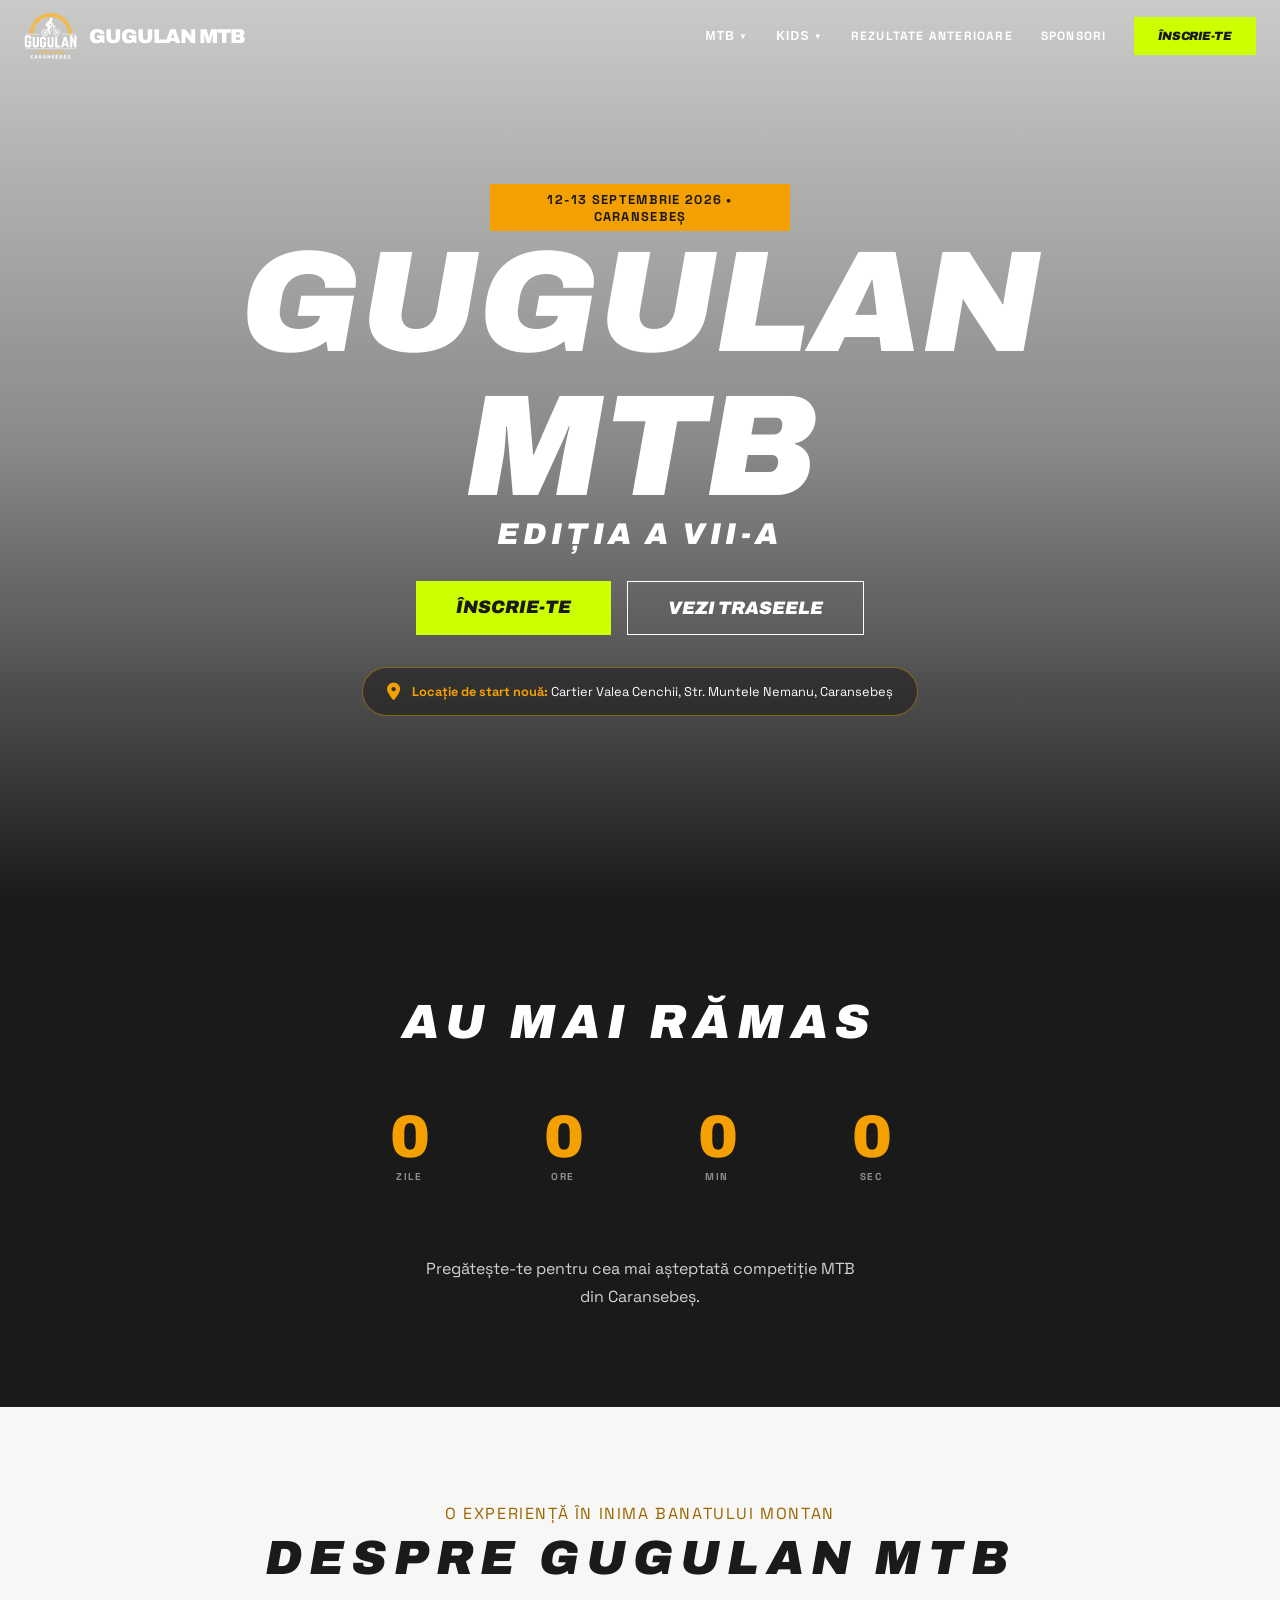
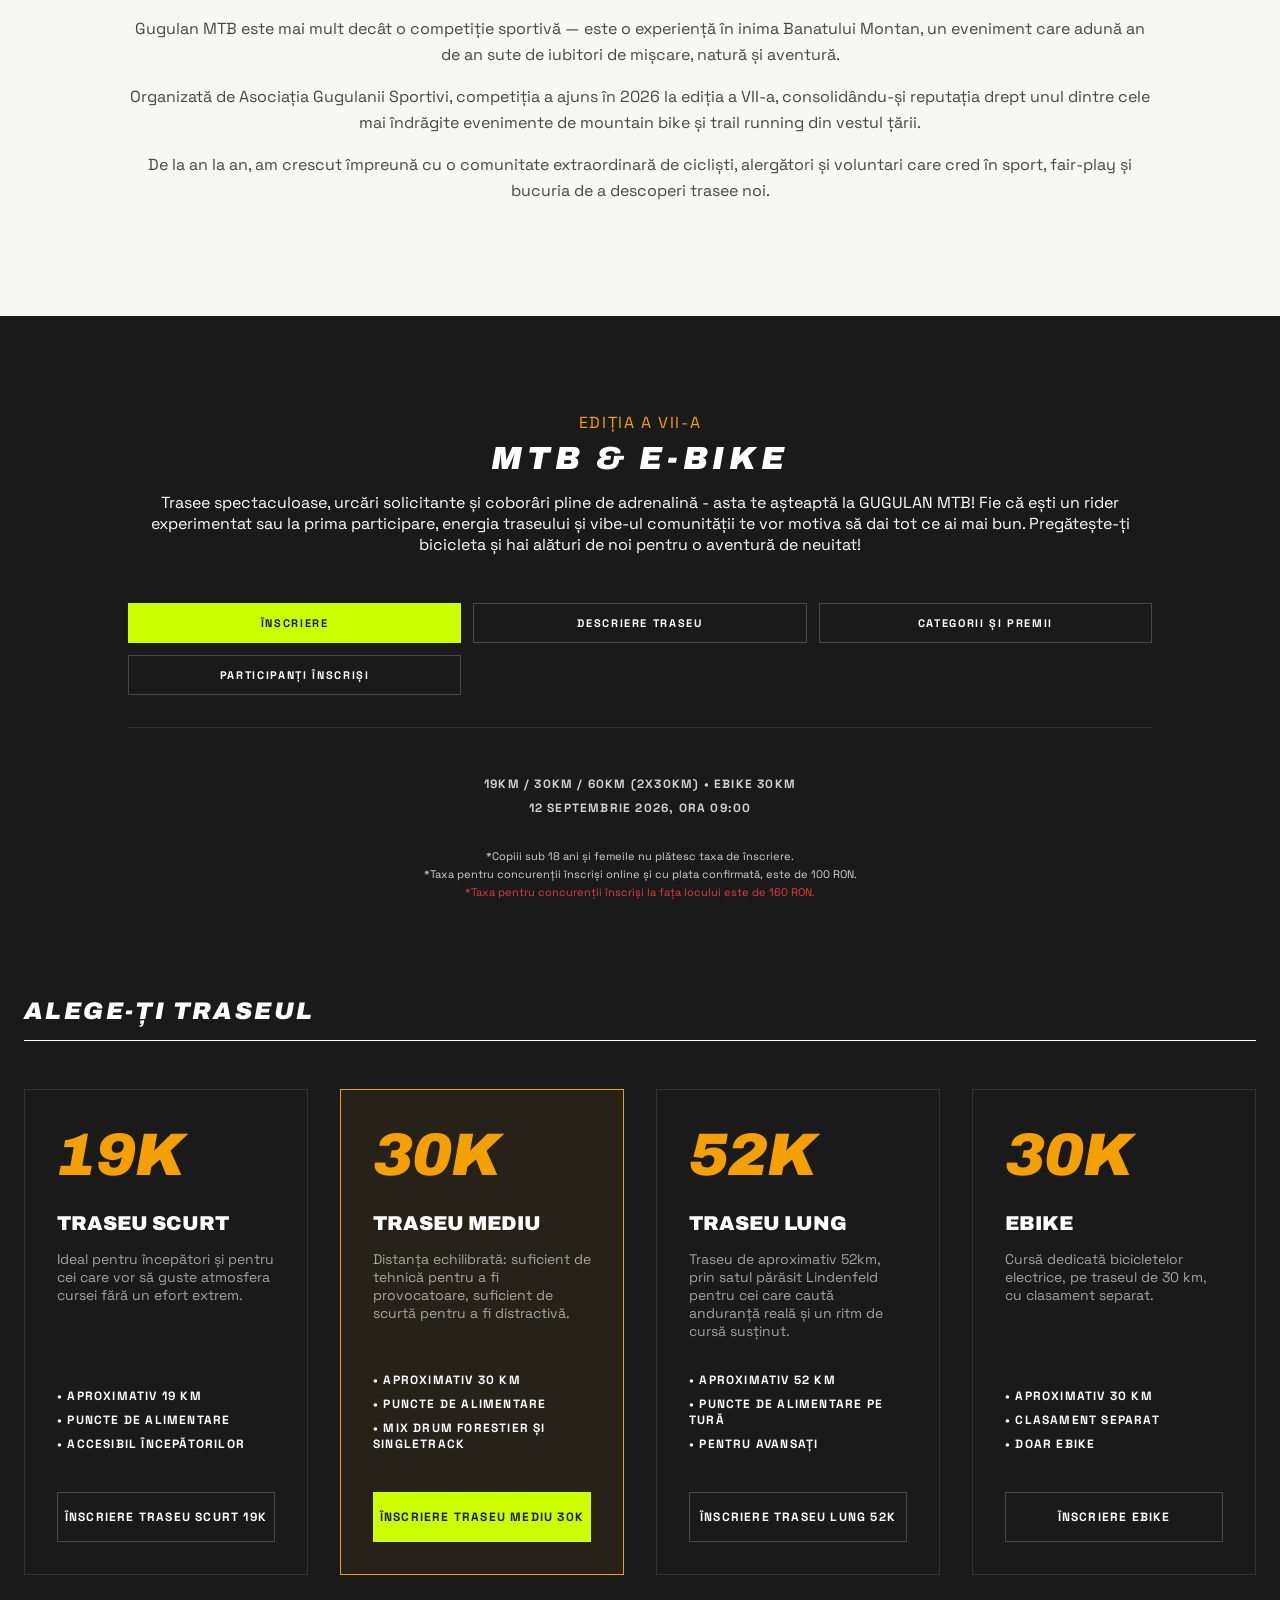
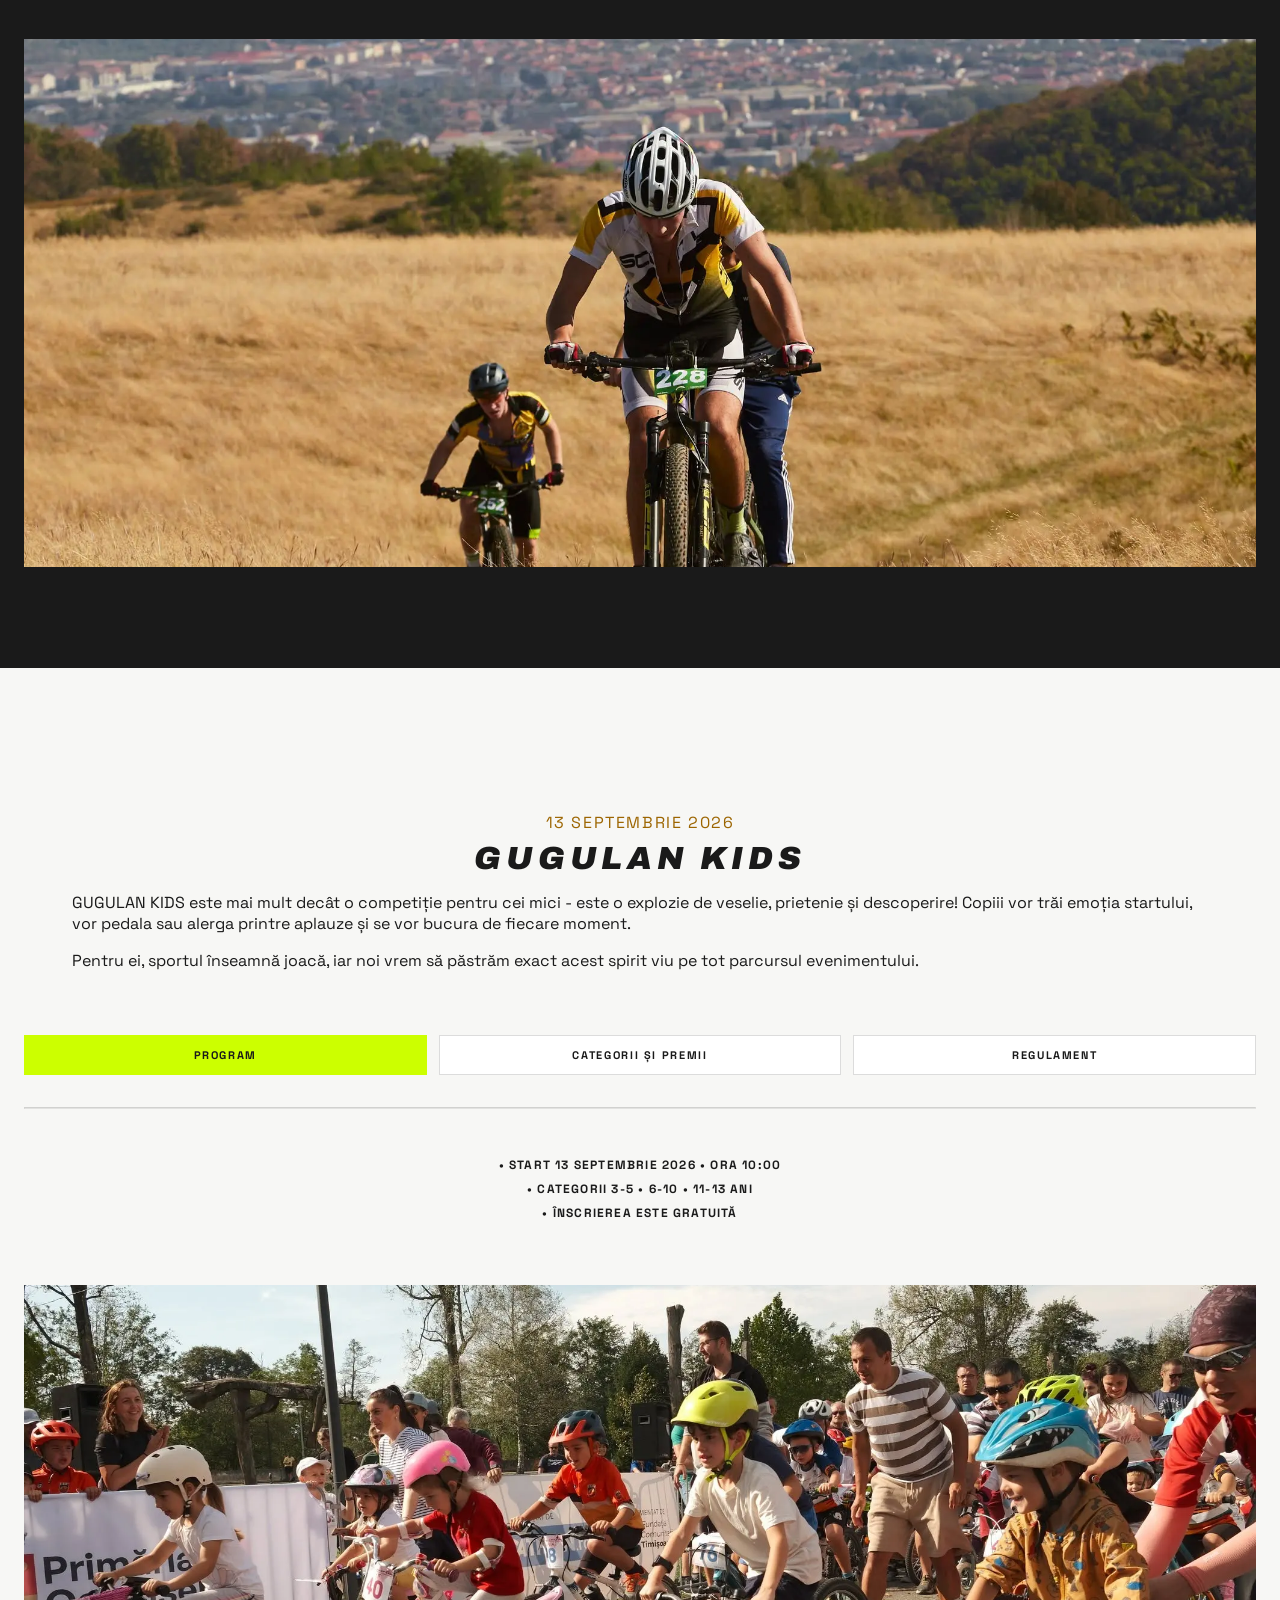
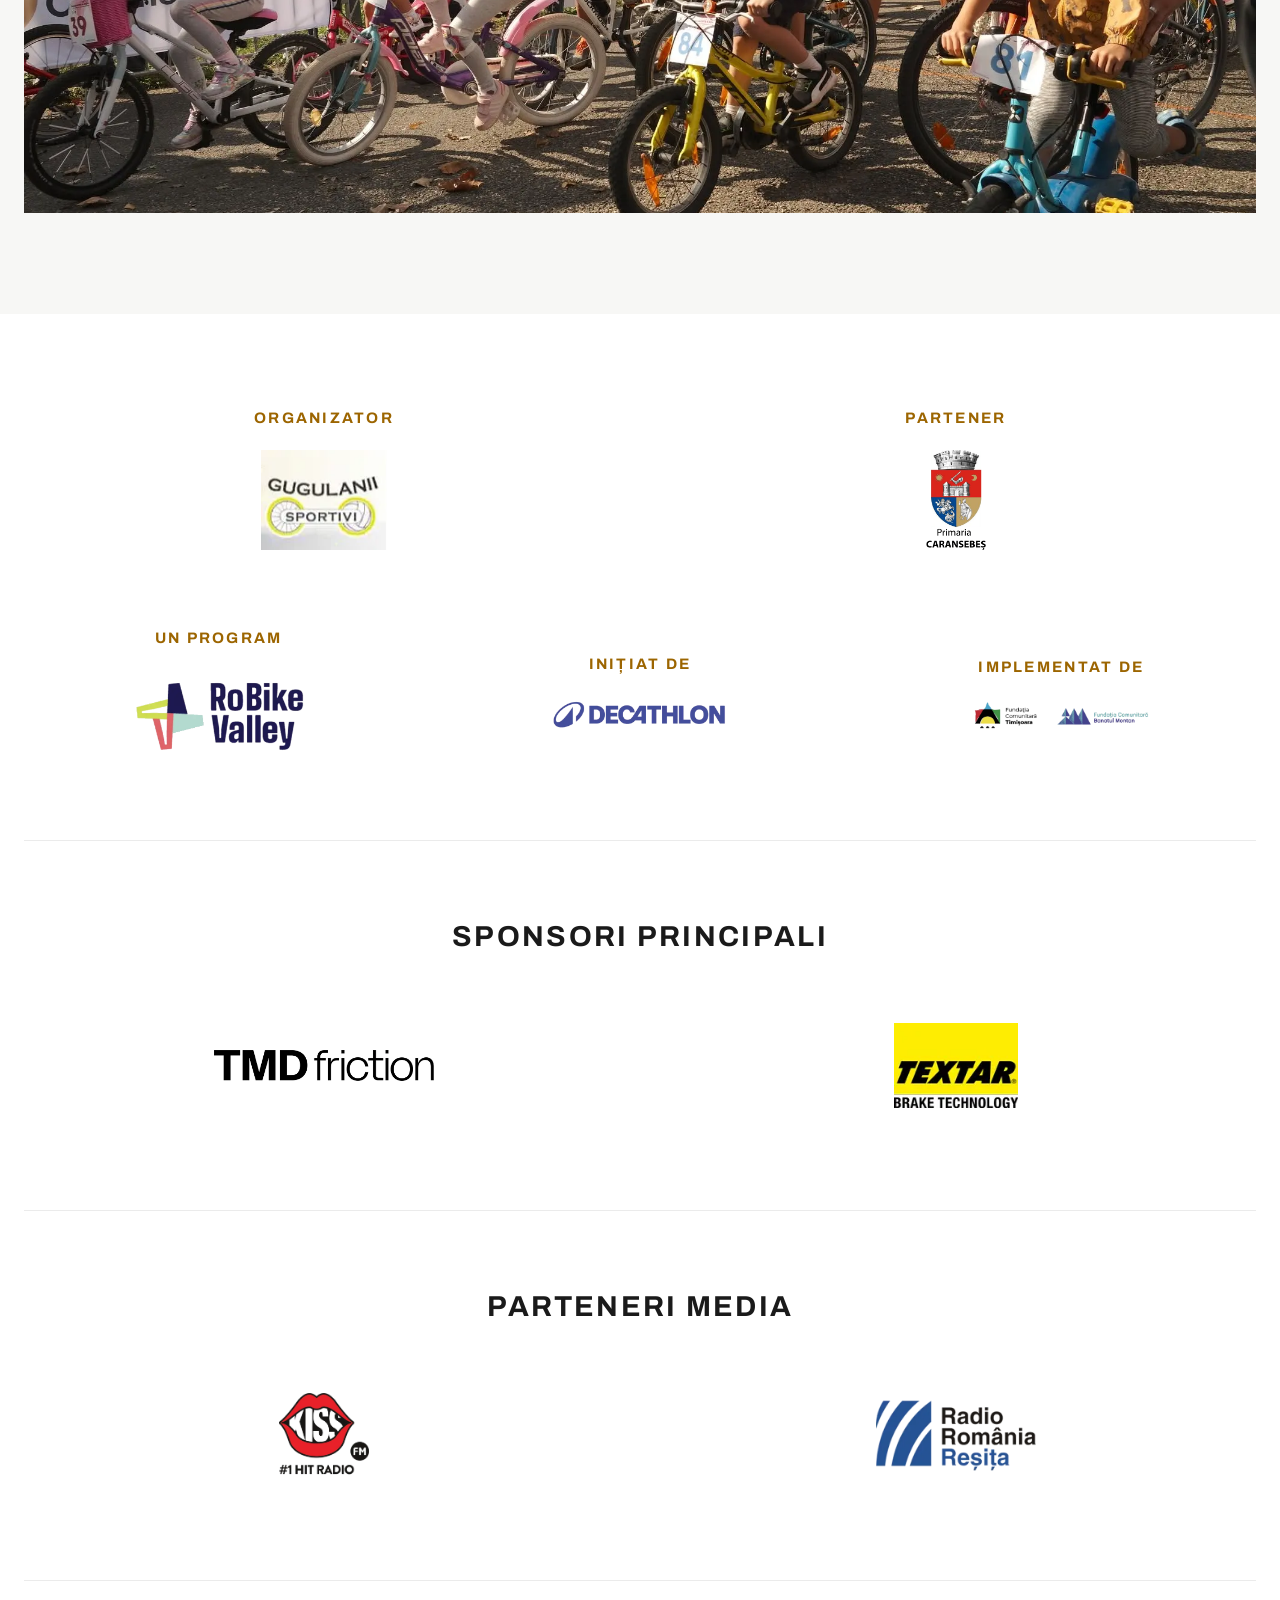
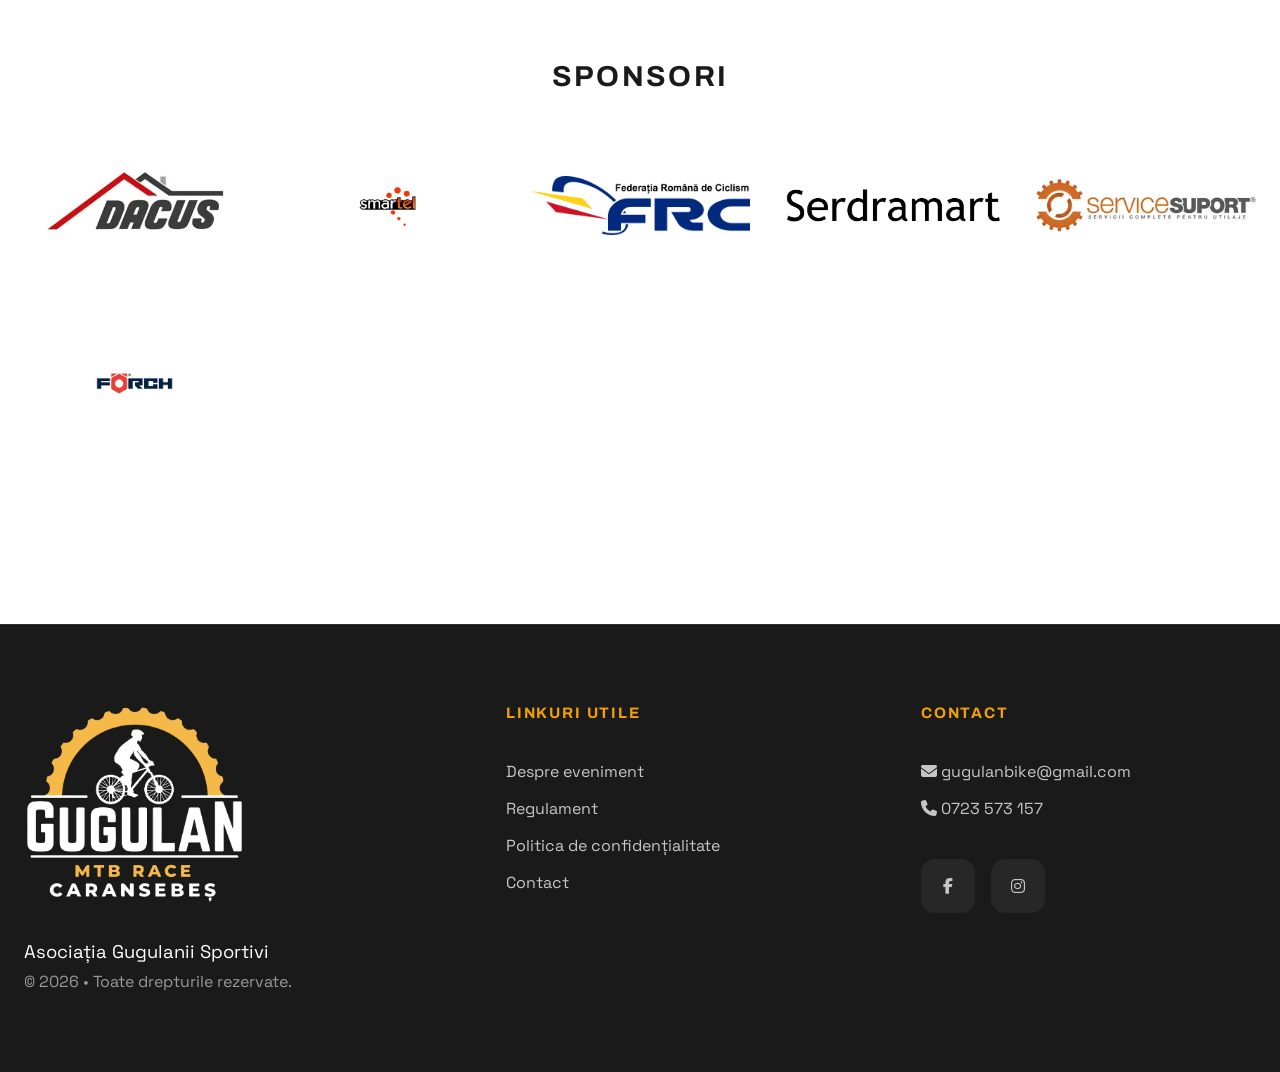
==== commit 365be343: "Add Categorii și Premii MTB Kids page New page at /categorii-premii-kids covers the 2026 Kids age br" ====
--- a/index.html
+++ b/index.html
@@ -47,8 +47,8 @@
       <div class="dropdown">
         <button class="dropdown-btn" aria-expanded="false">Kids <span class="arrow">▼</span></button>
         <div class="dropdown-menu">
-          <a href="#">Program</a>
-          <a href="#">Categorii și Premii</a>
+          <a href="/program-kids">Program</a>
+          <a href="/categorii-premii-kids">Categorii și Premii</a>
           <a href="#">Traseu KIDS</a>
         </div>
       </div>
@@ -85,8 +85,8 @@
         Kids <span>+</span>
       </button>
       <div class="mobile-dropdown-items">
-        <a href="#">Program</a>
-        <a href="#">Categorii și Premii</a>
+        <a href="/program-kids">Program</a>
+        <a href="/categorii-premii-kids">Categorii și Premii</a>
         <a href="#">Traseu KIDS</a>
       </div>
     </div>
@@ -258,15 +258,15 @@
 
         <div class="register-grid mb-8">
 
-            <a href="#" class="register-btn register-btn-primary">
+            <a href="/program-kids" class="register-btn register-btn-primary">
                 Program
             </a>
 
-            <a href="#" class="register-btn register-btn-light">
+            <a href="/categorii-premii-kids" class="register-btn register-btn-light">
                 Categorii și Premii
             </a>
 
-            <a href="#" class="register-btn register-btn-light">
+            <a href="/regulament-declaratii" class="register-btn register-btn-light">
                 Regulament
             </a>
 
@@ -280,7 +280,7 @@
 
                 <li>• Start 13 Septembrie 2026 • ora 10:00</li>
 
-                <li>• Categorii 4-6 • 7-9 • 10-12 • 13-15 ani</li>
+                <li>• Categorii 3-5 • 6-10 • 11-13 ani</li>
 
                 <li>• Înscrierea este gratuită</li>
 
@@ -443,7 +443,7 @@
             <h4>Linkuri utile</h4>
 
             <a href="#">Despre eveniment</a>
-            <a href="#">Regulament</a>
+            <a href="/regulament-declaratii">Regulament</a>
             <a href="#">Politica de confidențialitate</a>
             <a href="#">Contact</a>
 
--- a/styles.css
+++ b/styles.css
@@ -867,6 +867,8 @@
 .traseu-title { font-family: 'Archivo', sans-serif; font-size: 4rem; font-weight: 900; text-transform: uppercase; font-style: italic; letter-spacing: -0.05em; margin-bottom: 1rem; }
 @media (min-width: 768px) { .traseu-title { font-size: 6rem; } }
 .traseu-desc { max-width: 800px; line-height: 1.625; opacity: 0.8; margin-bottom: 2rem; }
+.traseu-desc a { color: var(--brand); font-weight: 700; text-decoration: none; border-bottom: 2px solid var(--brand); }
+.traseu-desc a:hover { color: var(--lime); border-color: var(--lime); }
 .traseu-hero-buttons { display: flex; flex-wrap: wrap; gap: 1rem; }
 
 /* Traseu stats bar */
@@ -1097,6 +1099,95 @@
 @media (min-width: 1024px) { .lg\:hidden { display: none; } .lg\:block { display: block; } .lg\:flex { display: flex; } }
 
 /* ===========================
+   Accordion
+=========================== */
+.accordion { max-width: 900px; margin: 0 auto; }
+.accordion-item {
+  border-bottom: 1px solid color-mix(in oklch, var(--peak) 12%, transparent);
+}
+.accordion-item:first-child {
+  border-top: 1px solid color-mix(in oklch, var(--peak) 12%, transparent);
+}
+.accordion-header {
+  display: flex;
+  align-items: center;
+  gap: 1.25rem;
+  width: 100%;
+  padding: 1.5rem 0.5rem;
+  background: none;
+  border: none;
+  color: var(--peak);
+  text-align: left;
+  cursor: pointer;
+  transition: color 0.2s ease;
+}
+.accordion-header:hover { color: var(--brand); }
+.accordion-header:hover .accordion-num { color: var(--lime); }
+.accordion-num {
+  font-family: 'Archivo', sans-serif;
+  font-weight: 900;
+  font-style: italic;
+  font-size: 1.5rem;
+  color: var(--brand);
+  min-width: 2.5rem;
+  transition: color 0.2s ease;
+}
+.accordion-title {
+  flex: 1;
+  font-family: 'Archivo', sans-serif;
+  font-weight: 700;
+  text-transform: uppercase;
+  letter-spacing: 0.02em;
+  font-size: 1rem;
+}
+.accordion-icon {
+  width: 2rem;
+  height: 2rem;
+  flex-shrink: 0;
+  display: flex;
+  align-items: center;
+  justify-content: center;
+  border: 1px solid color-mix(in oklch, var(--peak) 25%, transparent);
+  border-radius: 50%;
+  font-size: 0.75rem;
+  transition: transform 0.3s ease, background-color 0.3s ease, border-color 0.3s ease, color 0.3s ease;
+}
+.accordion-item.open .accordion-icon {
+  transform: rotate(135deg);
+  background: var(--brand);
+  color: var(--dirt);
+  border-color: var(--brand);
+}
+.accordion-panel {
+  display: grid;
+  grid-template-rows: 0fr;
+  transition: grid-template-rows 0.35s ease;
+}
+.accordion-item.open .accordion-panel { grid-template-rows: 1fr; }
+.accordion-panel-inner { overflow: hidden; }
+.accordion-body {
+  padding: 0 0.5rem 2rem 3.75rem;
+  font-size: 0.9rem;
+  line-height: 1.7;
+  opacity: 0.9;
+}
+.accordion-body p { margin-bottom: 1rem; }
+.accordion-body p:last-child { margin-bottom: 0; }
+.accordion-body ul { list-style: none; margin: 0 0 1rem; padding: 0; }
+.accordion-body ul:last-child { margin-bottom: 0; }
+.accordion-body ul li { position: relative; padding-left: 1.25rem; margin-bottom: 0.6rem; }
+.accordion-body ul li:last-child { margin-bottom: 0; }
+.accordion-body ul li::before { content: "▸"; position: absolute; left: 0; color: var(--brand); }
+.accordion-body a { color: var(--brand); font-weight: 600; text-decoration: none; border-bottom: 2px solid var(--brand); }
+.accordion-body a:hover { color: var(--lime); border-color: var(--lime); }
+@media (max-width: 640px) {
+  .accordion-header { gap: 0.75rem; padding: 1.25rem 0.25rem; }
+  .accordion-num { font-size: 1.125rem; min-width: 1.75rem; }
+  .accordion-title { font-size: 0.85rem; }
+  .accordion-body { padding-left: 2rem; font-size: 0.85rem; }
+}
+
+/* ===========================
    Motion & Micro-interactions
 =========================== */
 
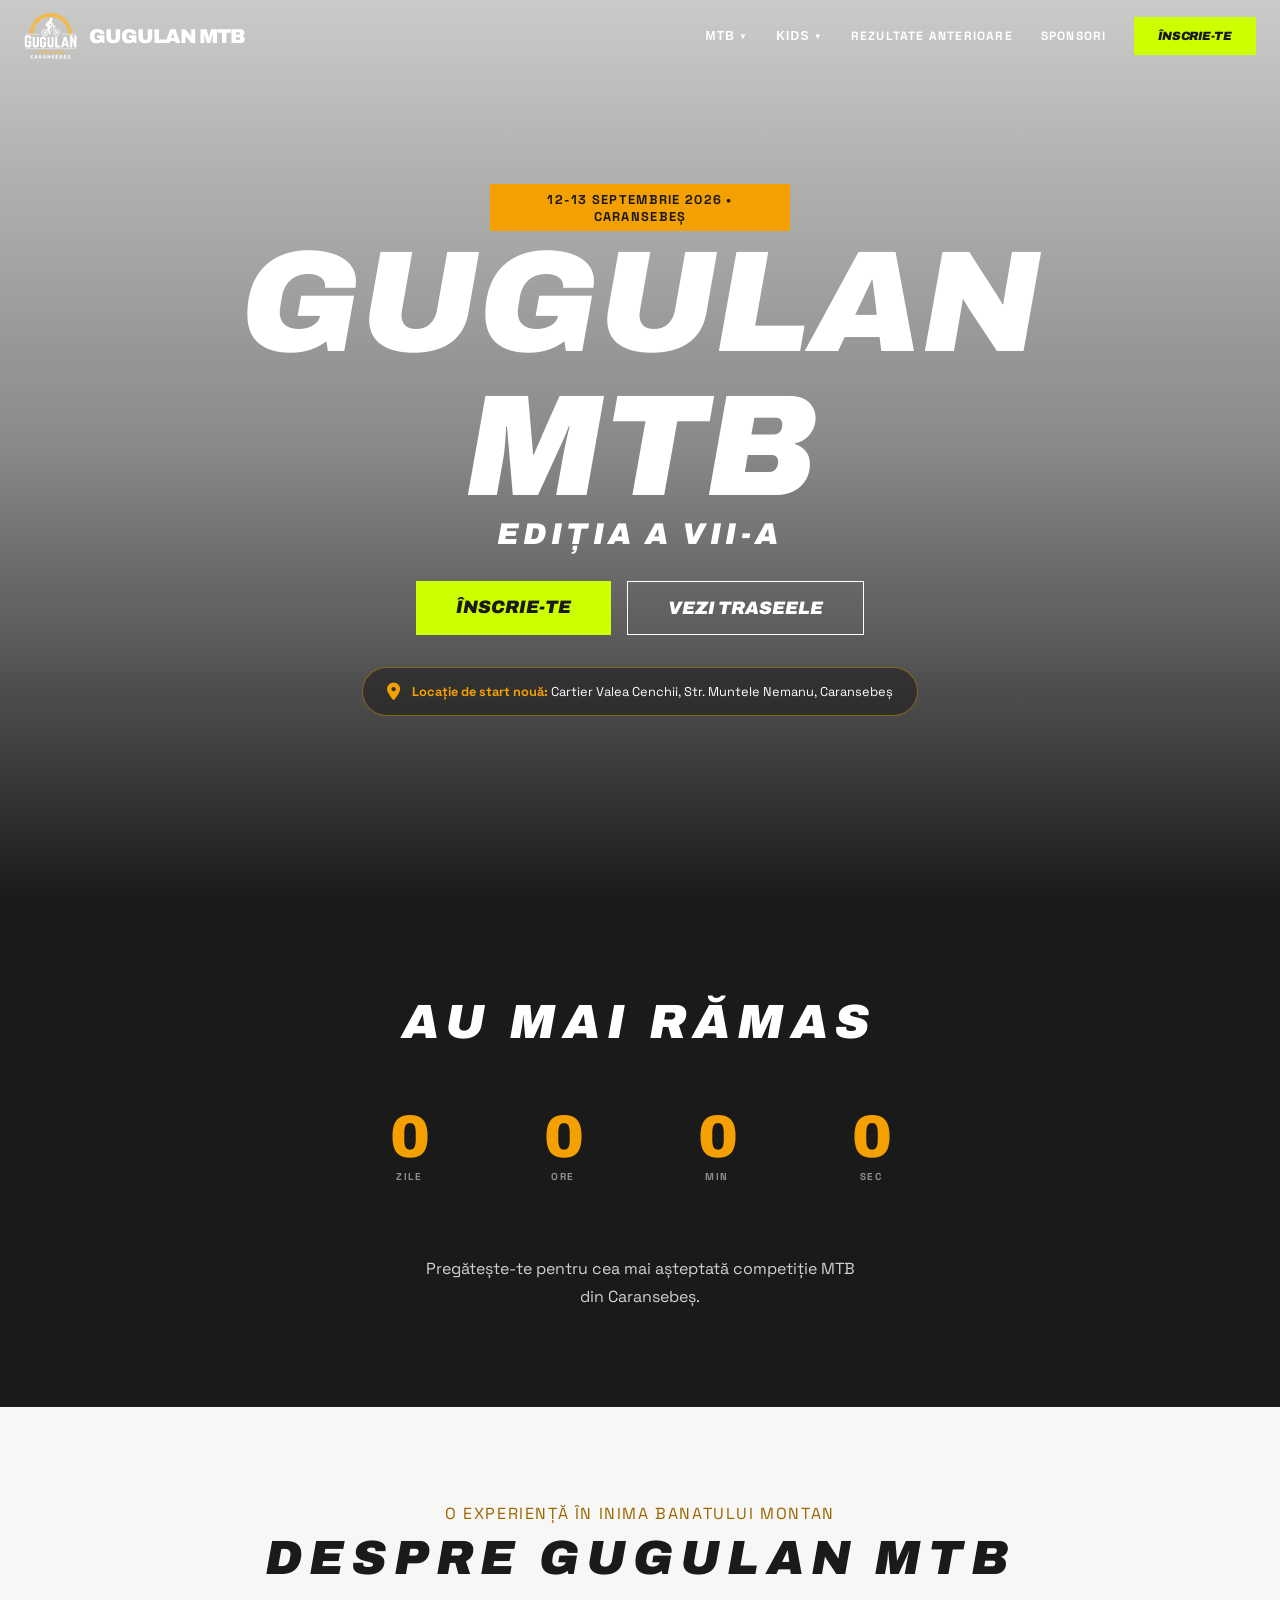
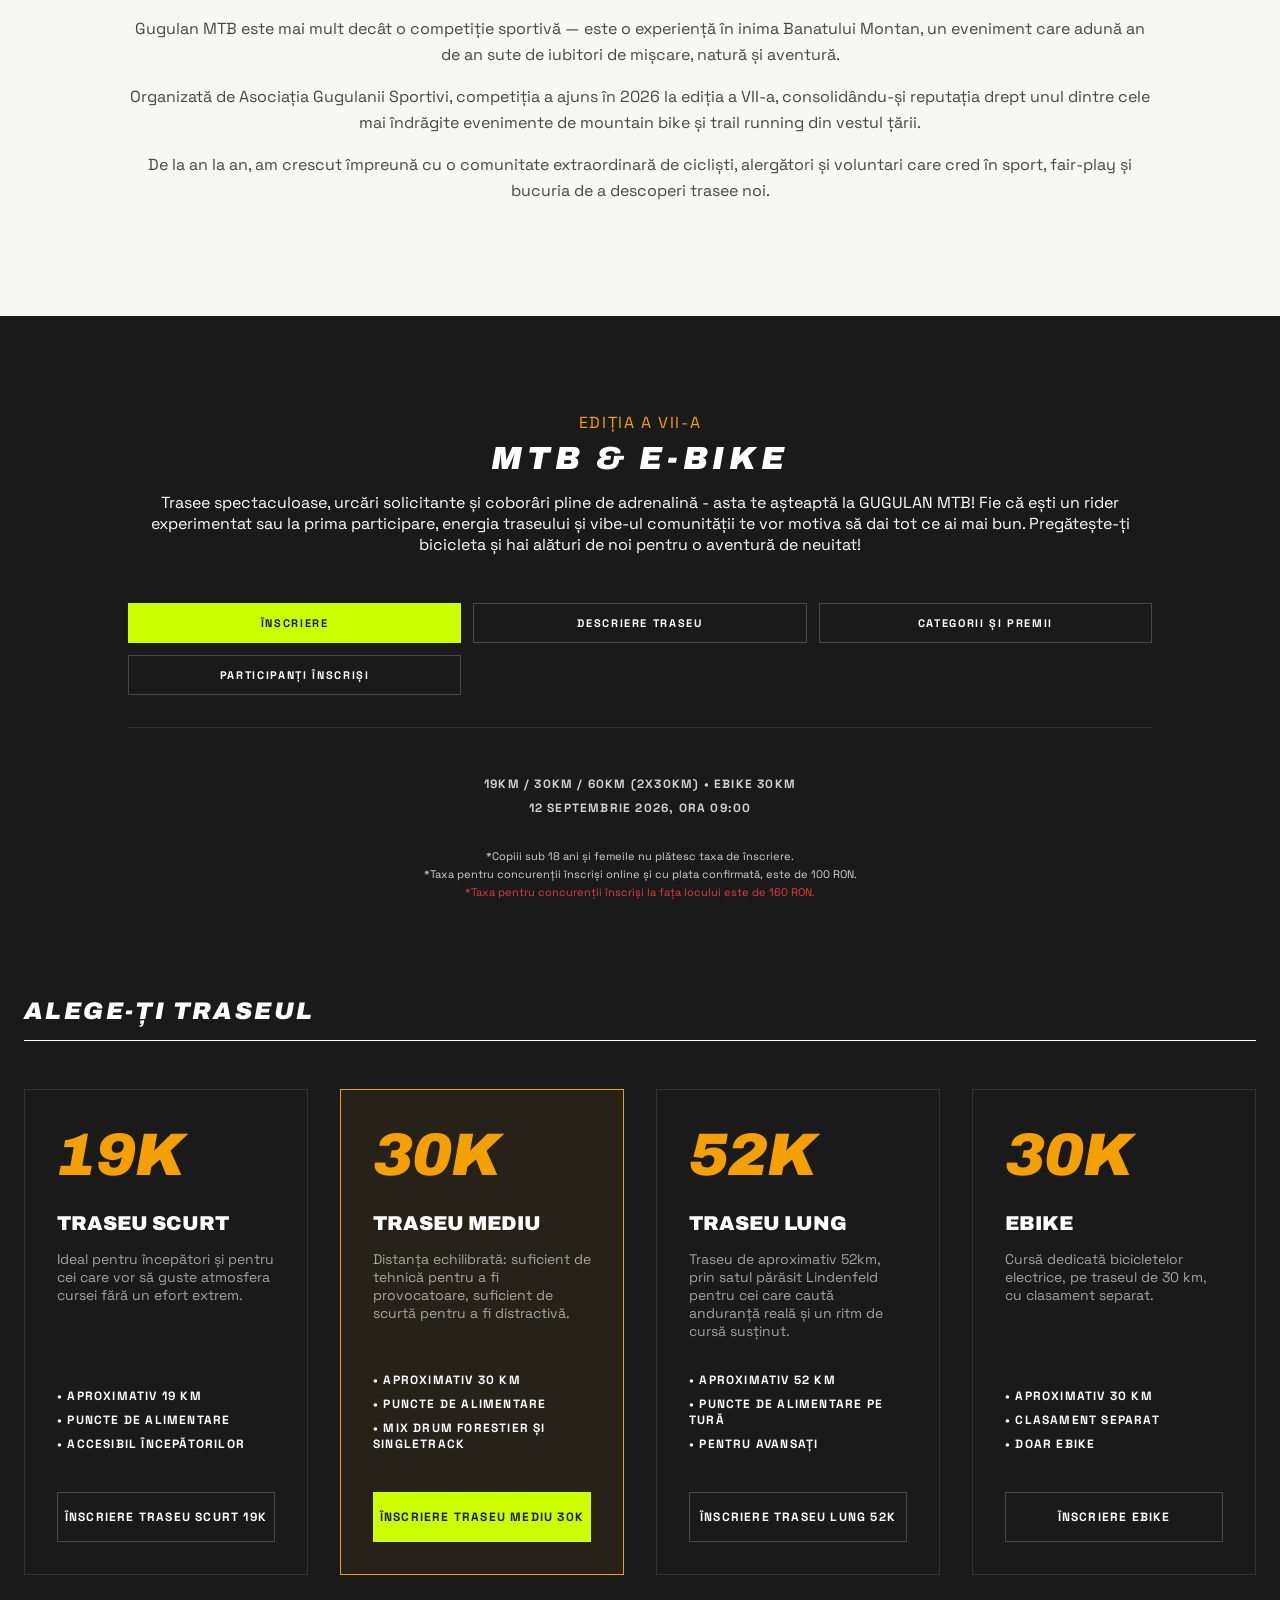
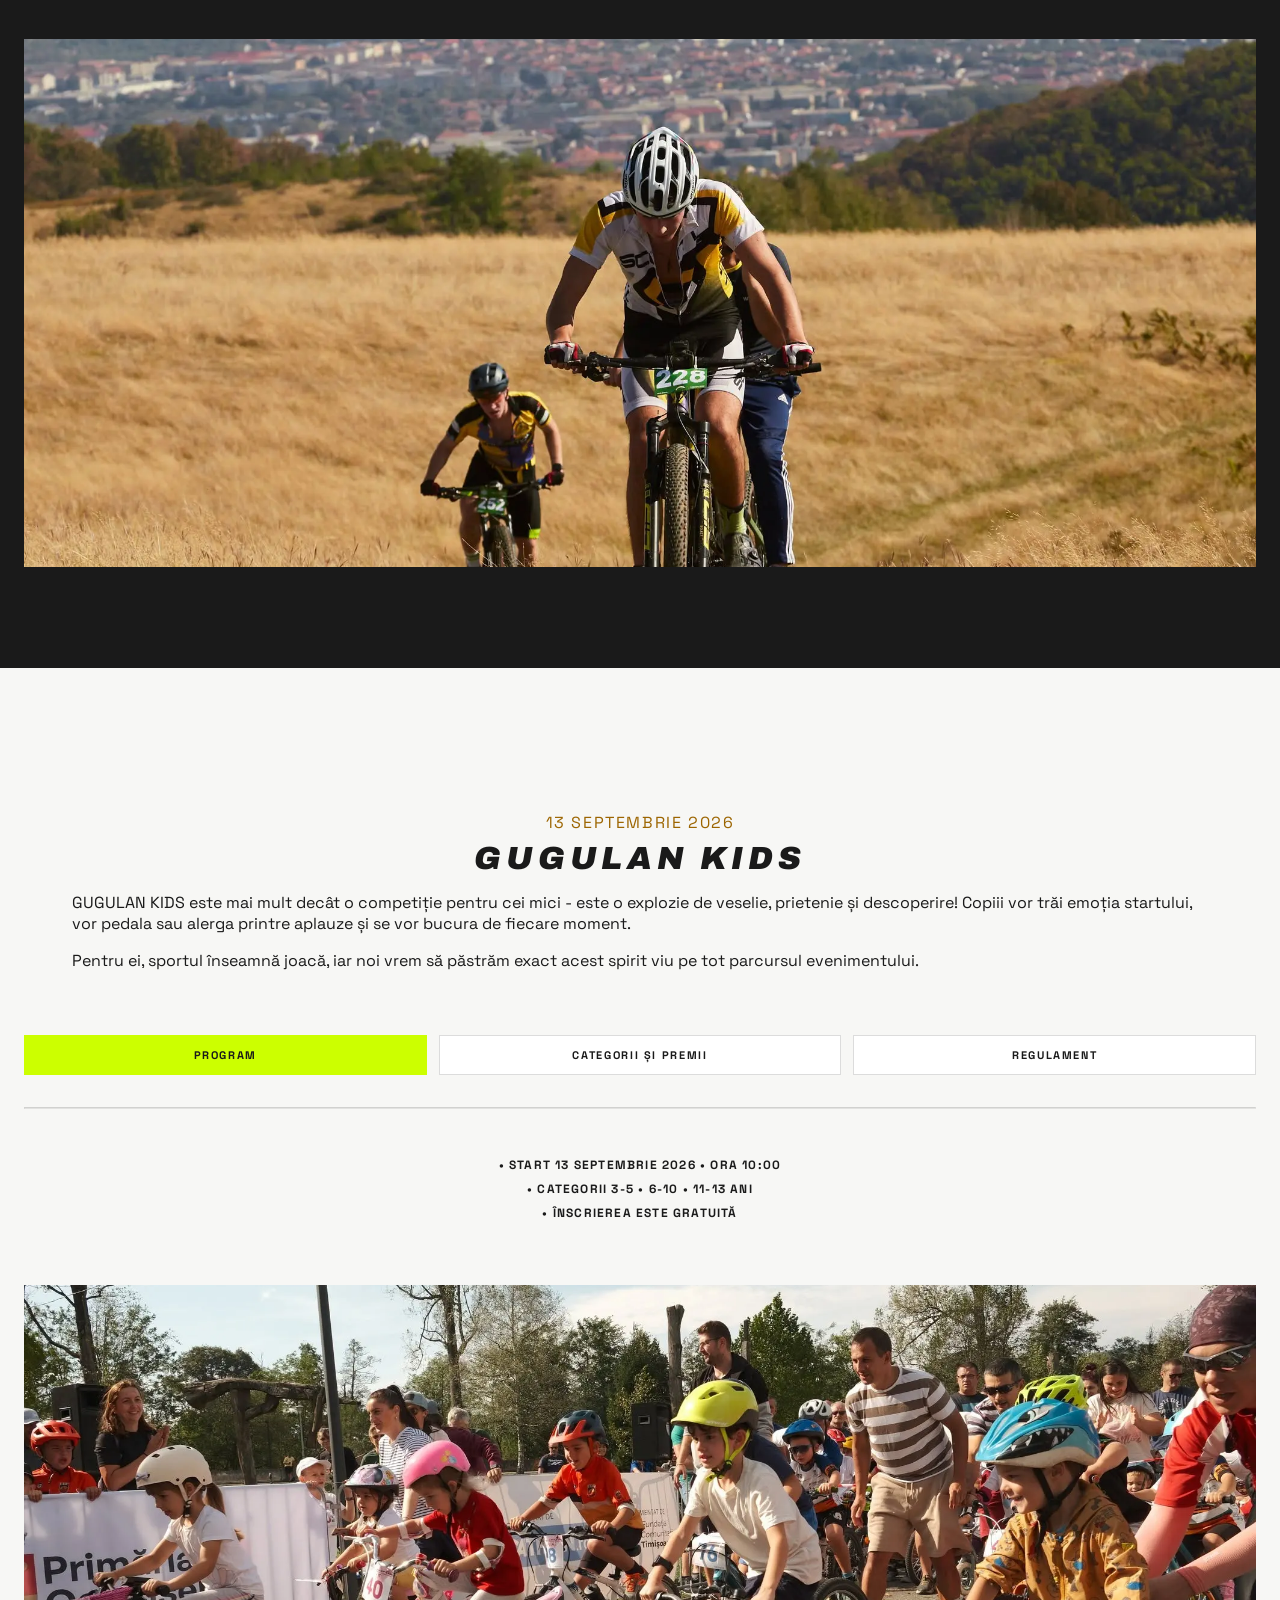
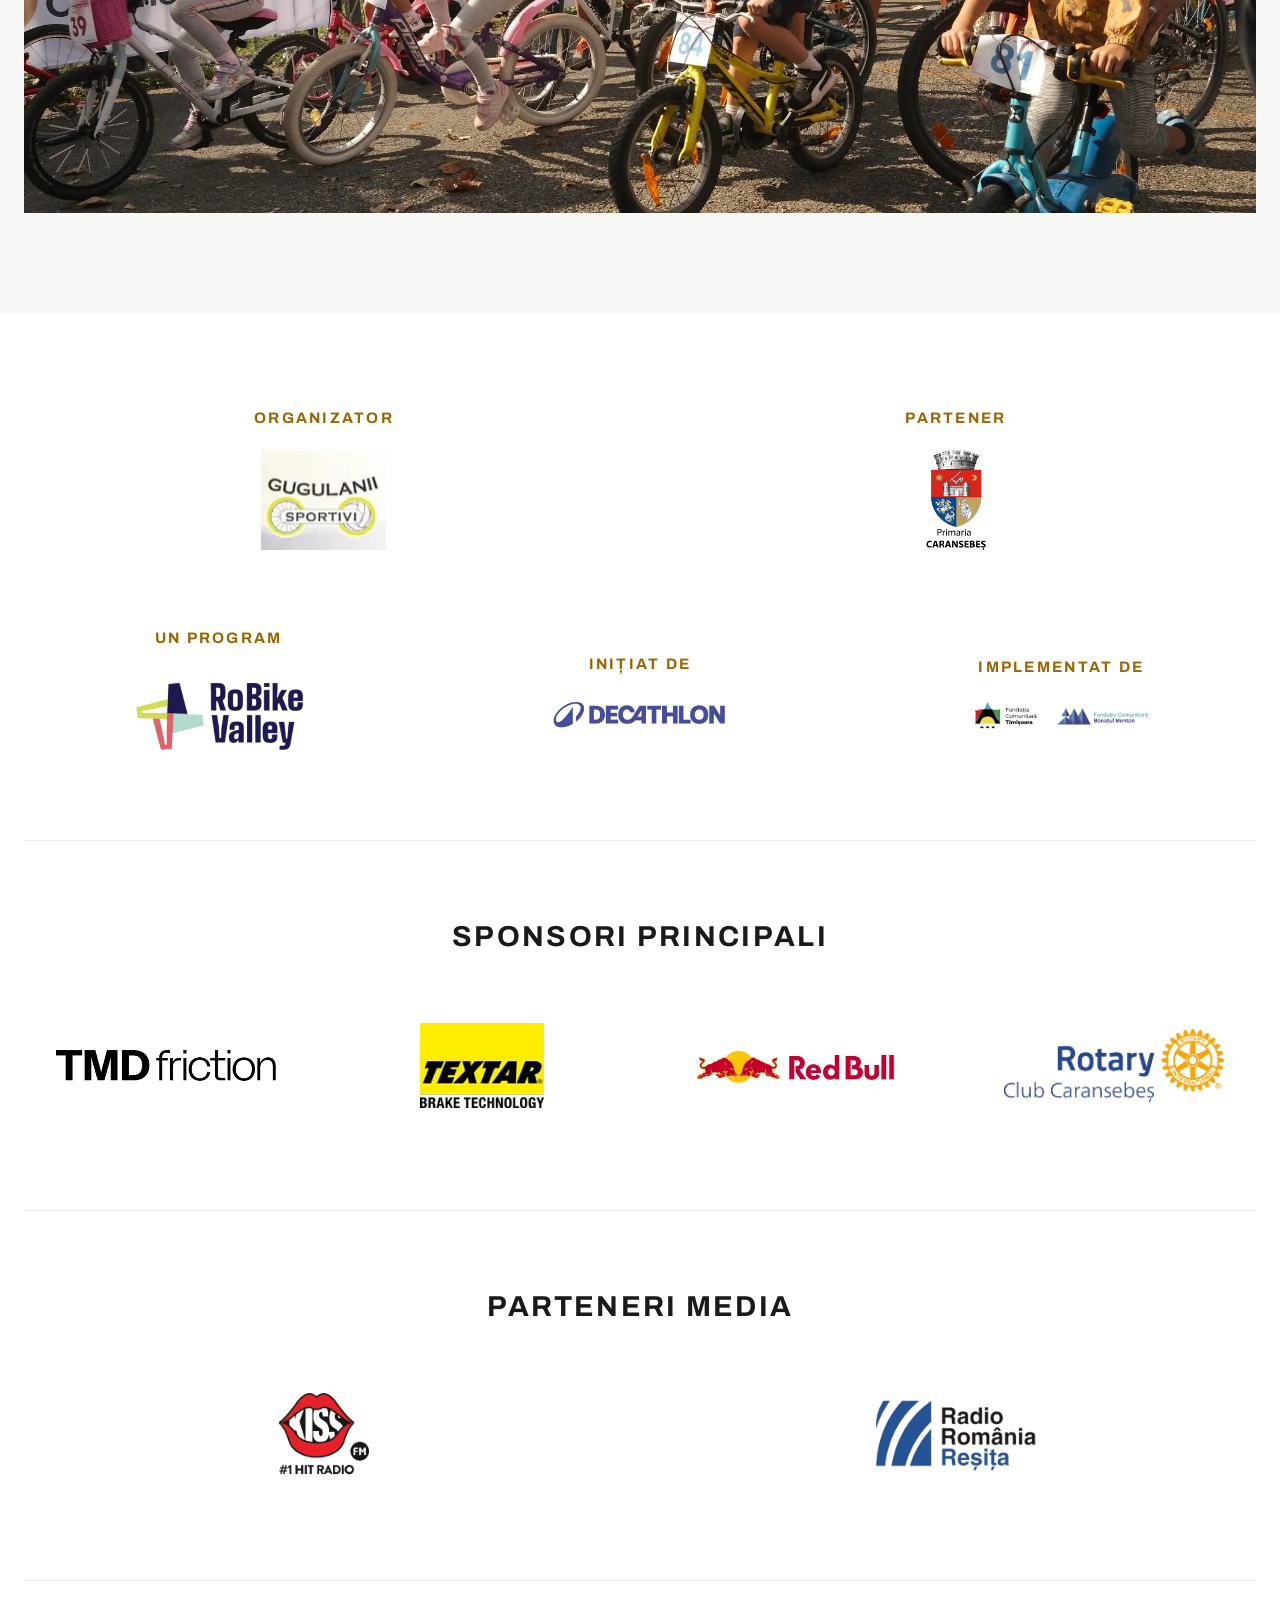
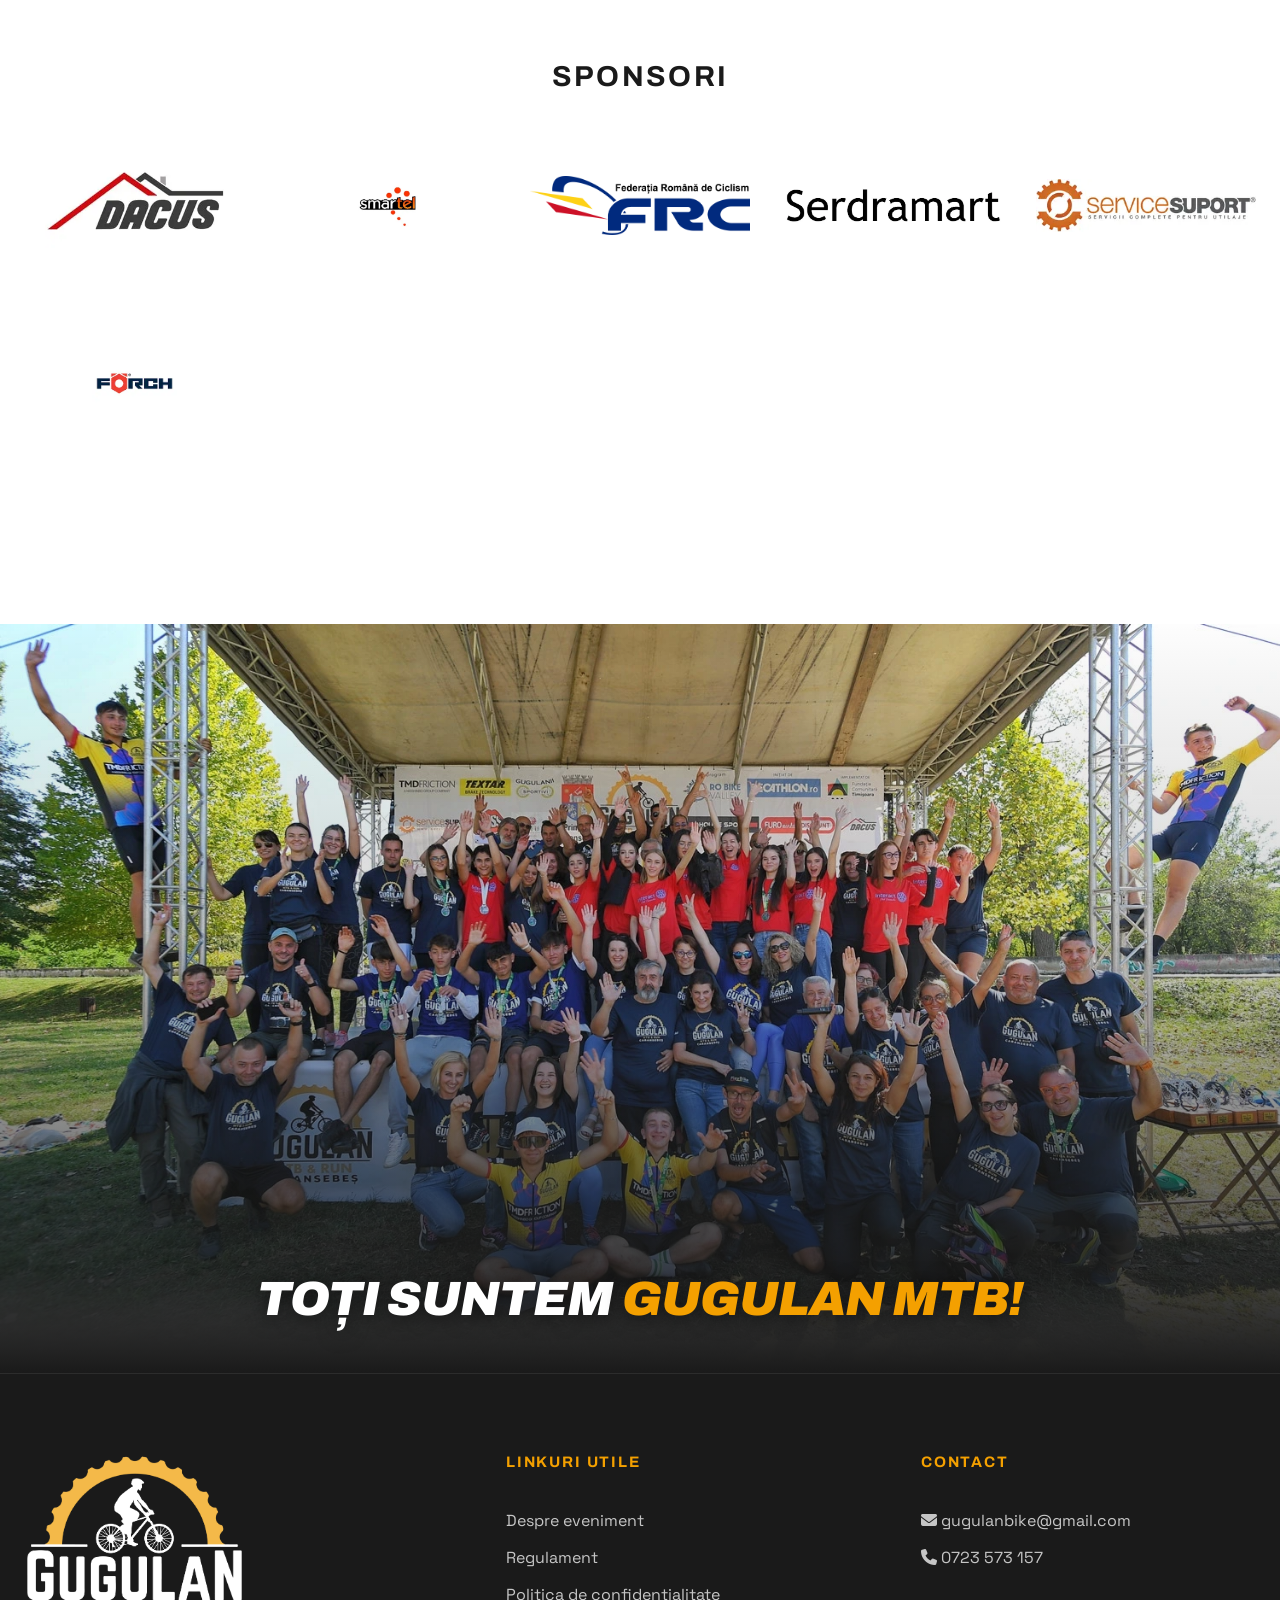
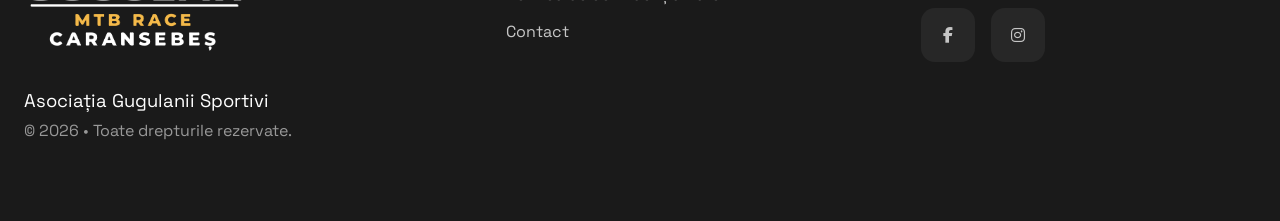
==== commit dc4e5798: "Add Red Bull and Rotary Club sponsors, volunteers section on homepage Adds Red Bull and Rotary Club " ====
--- a/index.html
+++ b/index.html
@@ -49,7 +49,7 @@
         <div class="dropdown-menu">
           <a href="/program-kids">Program</a>
           <a href="/categorii-premii-kids">Categorii și Premii</a>
-          <a href="#">Traseu KIDS</a>
+          <a href="/locatie-kids">Locație Kids</a>
         </div>
       </div>
       <a href="https://liniadesosire.ro/rezultate/gugulan-mtb-run-2025/" class="nav-link">Rezultate Anterioare</a>
@@ -87,7 +87,7 @@
       <div class="mobile-dropdown-items">
         <a href="/program-kids">Program</a>
         <a href="/categorii-premii-kids">Categorii și Premii</a>
-        <a href="#">Traseu KIDS</a>
+        <a href="/locatie-kids">Locație Kids</a>
       </div>
     </div>
     <a href="https://liniadesosire.ro/rezultate/gugulan-mtb-run-2025/" class="mobile-link">Rezultate Anterioare</a>
@@ -357,6 +357,14 @@
             <img src="assets/sponsori/Textar_BrakeTechnology_subline_150.webp" alt="Textar">
         </div>
 
+        <div class="sponsor-logo">
+            <img src="assets/sponsori/redbull.webp" alt="Red Bull">
+        </div>
+
+        <div class="sponsor-logo">
+            <img src="assets/sponsori/rotary-club-caransebes.webp" alt="Rotary Club Caransebeș">
+        </div>
+
     </div>
 
 </div>
@@ -419,6 +427,15 @@
 </div> <!-- container -->
 </section> <!-- sponsori -->
 
+<!-- Voluntari -->
+<section class="volunteers-section">
+    <div class="volunteers-media">
+        <img src="assets/echipa-voluntari.webp" alt="Echipa de voluntari Gugulan MTB" loading="lazy">
+        <div class="volunteers-overlay"></div>
+        <h2 class="volunteers-title">Toți suntem <span>Gugulan MTB!</span></h2>
+    </div>
+</section>
+
 <!-- Footer -->
 <footer class="footer">
 
@@ -442,10 +459,10 @@
 
             <h4>Linkuri utile</h4>
 
-            <a href="#">Despre eveniment</a>
+            <a href="/despre-eveniment">Despre eveniment</a>
             <a href="/regulament-declaratii">Regulament</a>
-            <a href="#">Politica de confidențialitate</a>
-            <a href="#">Contact</a>
+            <a href="/politica-de-confidentialitate">Politica de confidențialitate</a>
+            <a href="/contact">Contact</a>
 
         </div>
 
--- a/styles.css
+++ b/styles.css
@@ -682,6 +682,60 @@
 
 }
 
+/* Voluntari */
+
+.volunteers-section{
+    position:relative;
+    width:100%;
+}
+
+.volunteers-media{
+    position:relative;
+    width:100%;
+    aspect-ratio:1500/877;
+    overflow:hidden;
+}
+
+.volunteers-media img{
+    width:100%;
+    height:100%;
+    object-fit:cover;
+    object-position:center 30%;
+    display:block;
+}
+
+.volunteers-overlay{
+    position:absolute;
+    inset:0;
+    background:linear-gradient(to top, var(--dirt), color-mix(in oklch, var(--dirt) 20%, transparent) 55%, transparent);
+}
+
+.volunteers-title{
+    position:absolute;
+    left:0; right:0; bottom:2rem;
+    text-align:center;
+    font-family:'Archivo', sans-serif;
+    font-weight:900;
+    font-style:italic;
+    text-transform:uppercase;
+    letter-spacing:-0.02em;
+    font-size:1.75rem;
+    color:var(--peak);
+    padding:0 1.5rem;
+    text-shadow:0 2px 20px rgba(0,0,0,.6);
+}
+
+.volunteers-title span{
+    color:var(--brand);
+}
+
+@media (min-width:768px){
+    .volunteers-title{
+        font-size:3rem;
+        bottom:3rem;
+    }
+}
+
 /* Footer */
 .footer{
 
@@ -890,27 +944,33 @@
   padding: 2rem;
 }
 
-.traseu-image{
-    display:flex;
-    justify-content:center;
-    padding:3rem 0;
-}
-
-.traseu-image img{
-    max-width:88%;
-    width:100%;
-    padding:12px;
-    background:#fff;
-    border-radius:10px;
-    box-shadow:0 25px 60px rgba(0,0,0,.35);
-}
-
-.traseu-image img:hover{
-    transform:translateY(-4px);
-    box-shadow:
-        0 30px 70px rgba(0,0,0,.45),
-        0 10px 25px rgba(0,0,0,.25);
-}
+/* Interactive GPX trail map (Leaflet) */
+.trail-map {
+  width: 100%;
+  height: 420px;
+  border-radius: 10px;
+  overflow: hidden;
+  box-shadow: 0 25px 60px rgba(0,0,0,.35);
+  background: var(--gravel-dark);
+  cursor: pointer;
+}
+@media (min-width: 768px) { .trail-map { height: 520px; } }
+
+.leaflet-div-icon { background: transparent; border: none; }
+.trail-marker {
+  display: flex;
+  align-items: center;
+  justify-content: center;
+  width: 30px;
+  height: 30px;
+  border-radius: 50%;
+  color: var(--dirt);
+  font-size: 13px;
+  box-shadow: 0 2px 8px rgba(0,0,0,.5);
+  border: 2px solid var(--peak);
+}
+.trail-marker-start { background: var(--lime); }
+.trail-marker-end { background: var(--red-accent); color: var(--peak); }
 
 /* Traseu details */
 .traseu-grid {
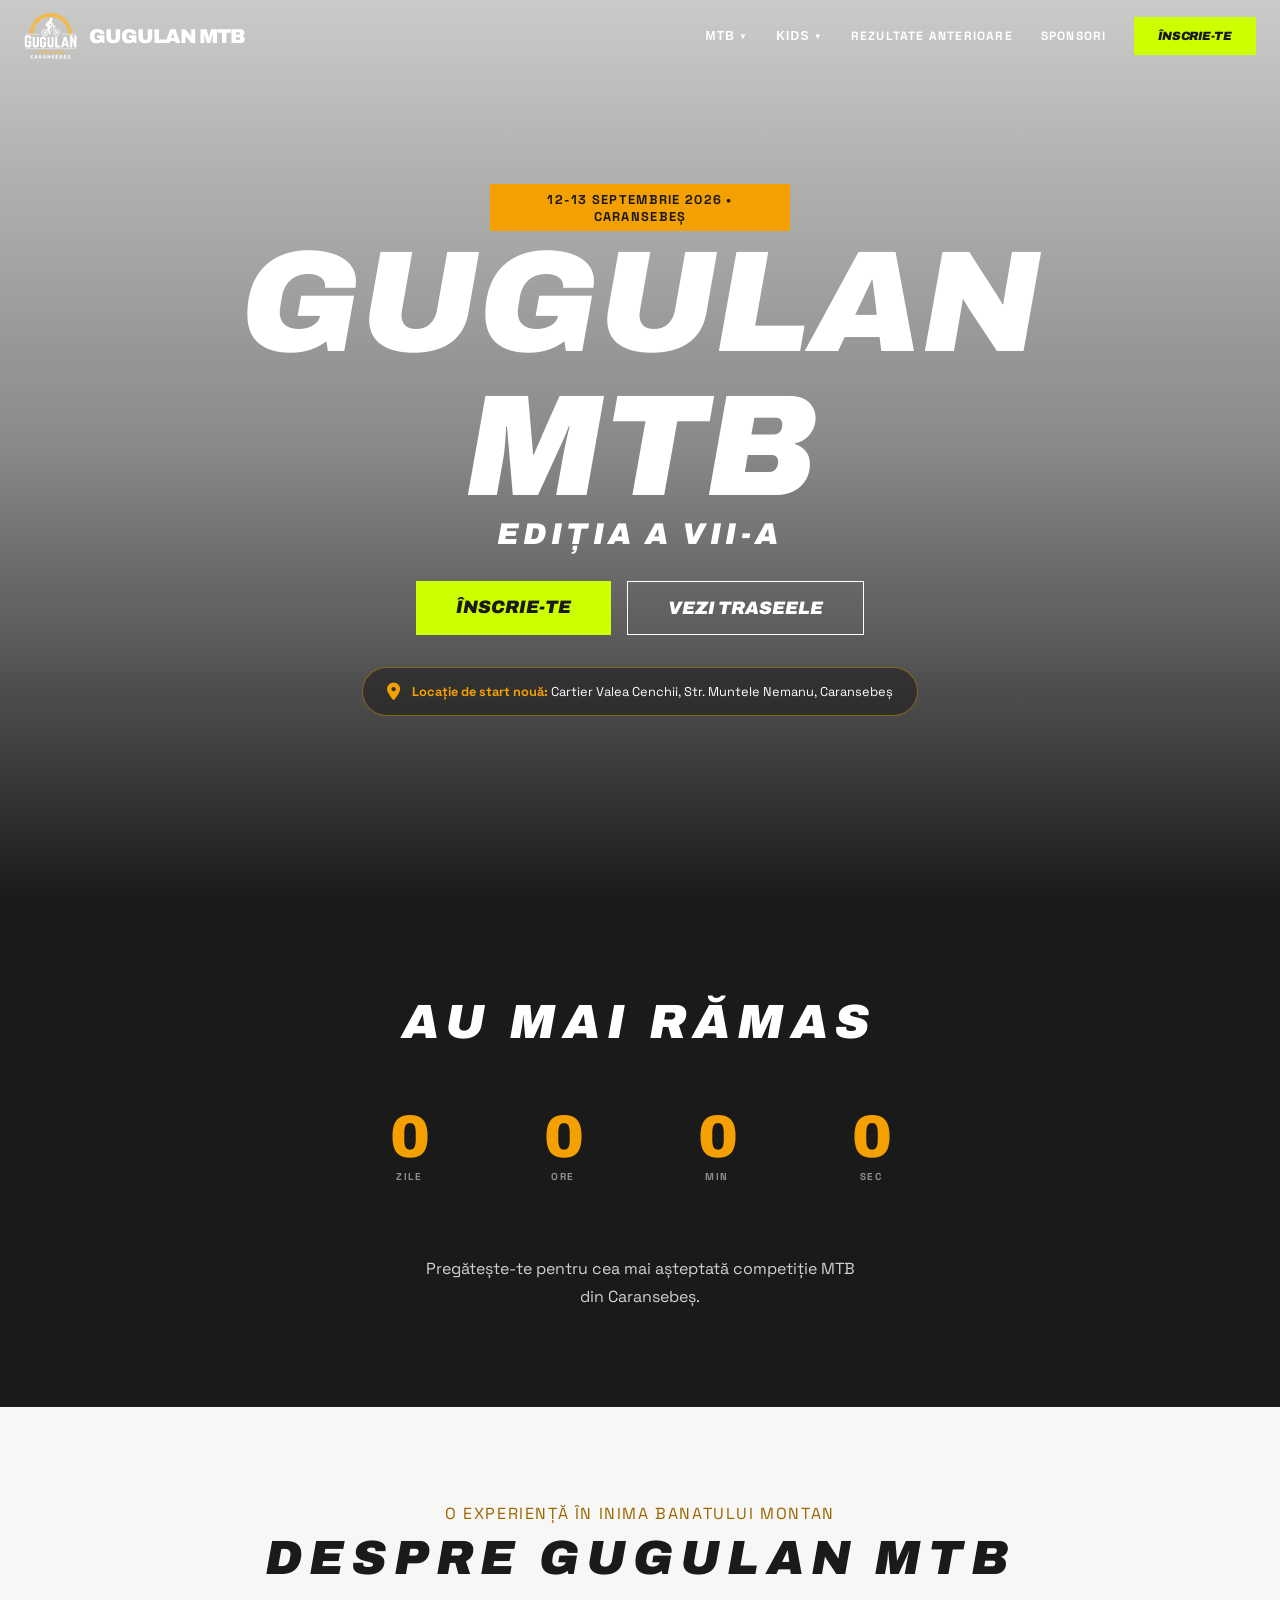
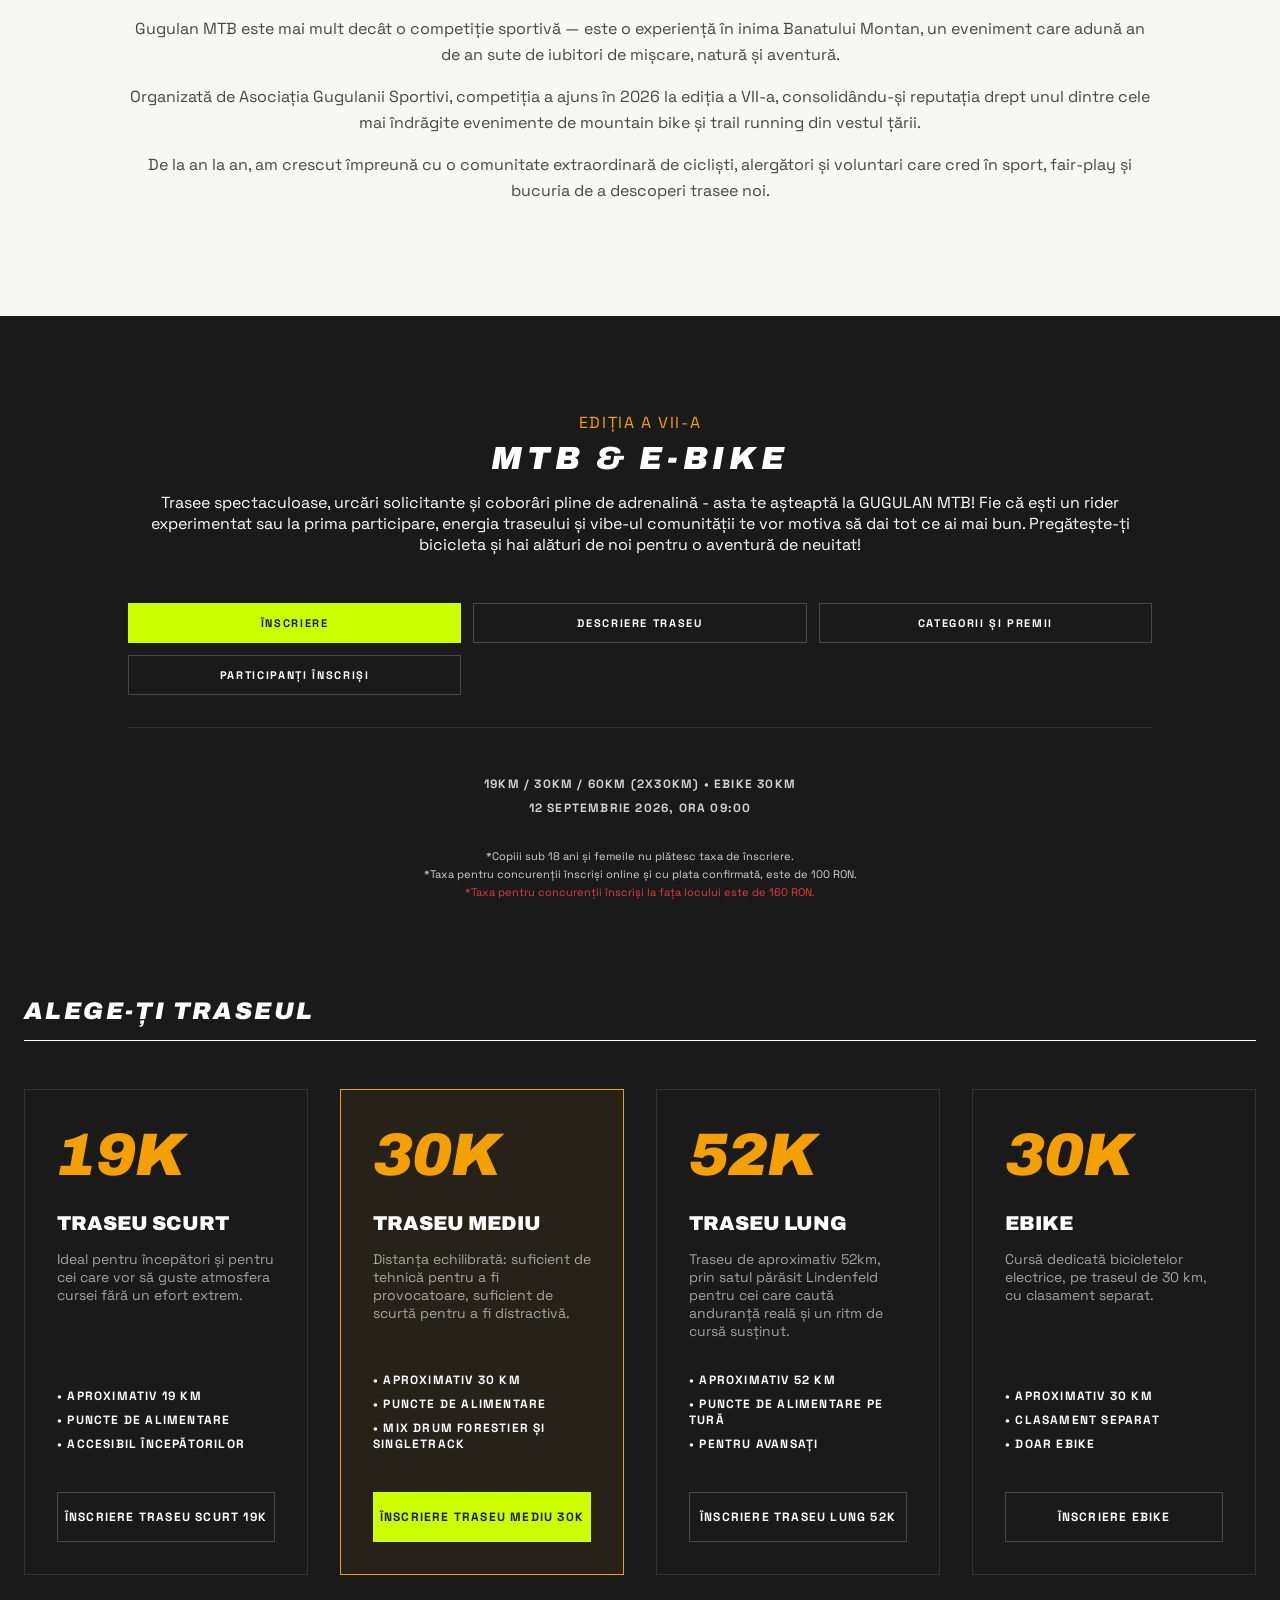
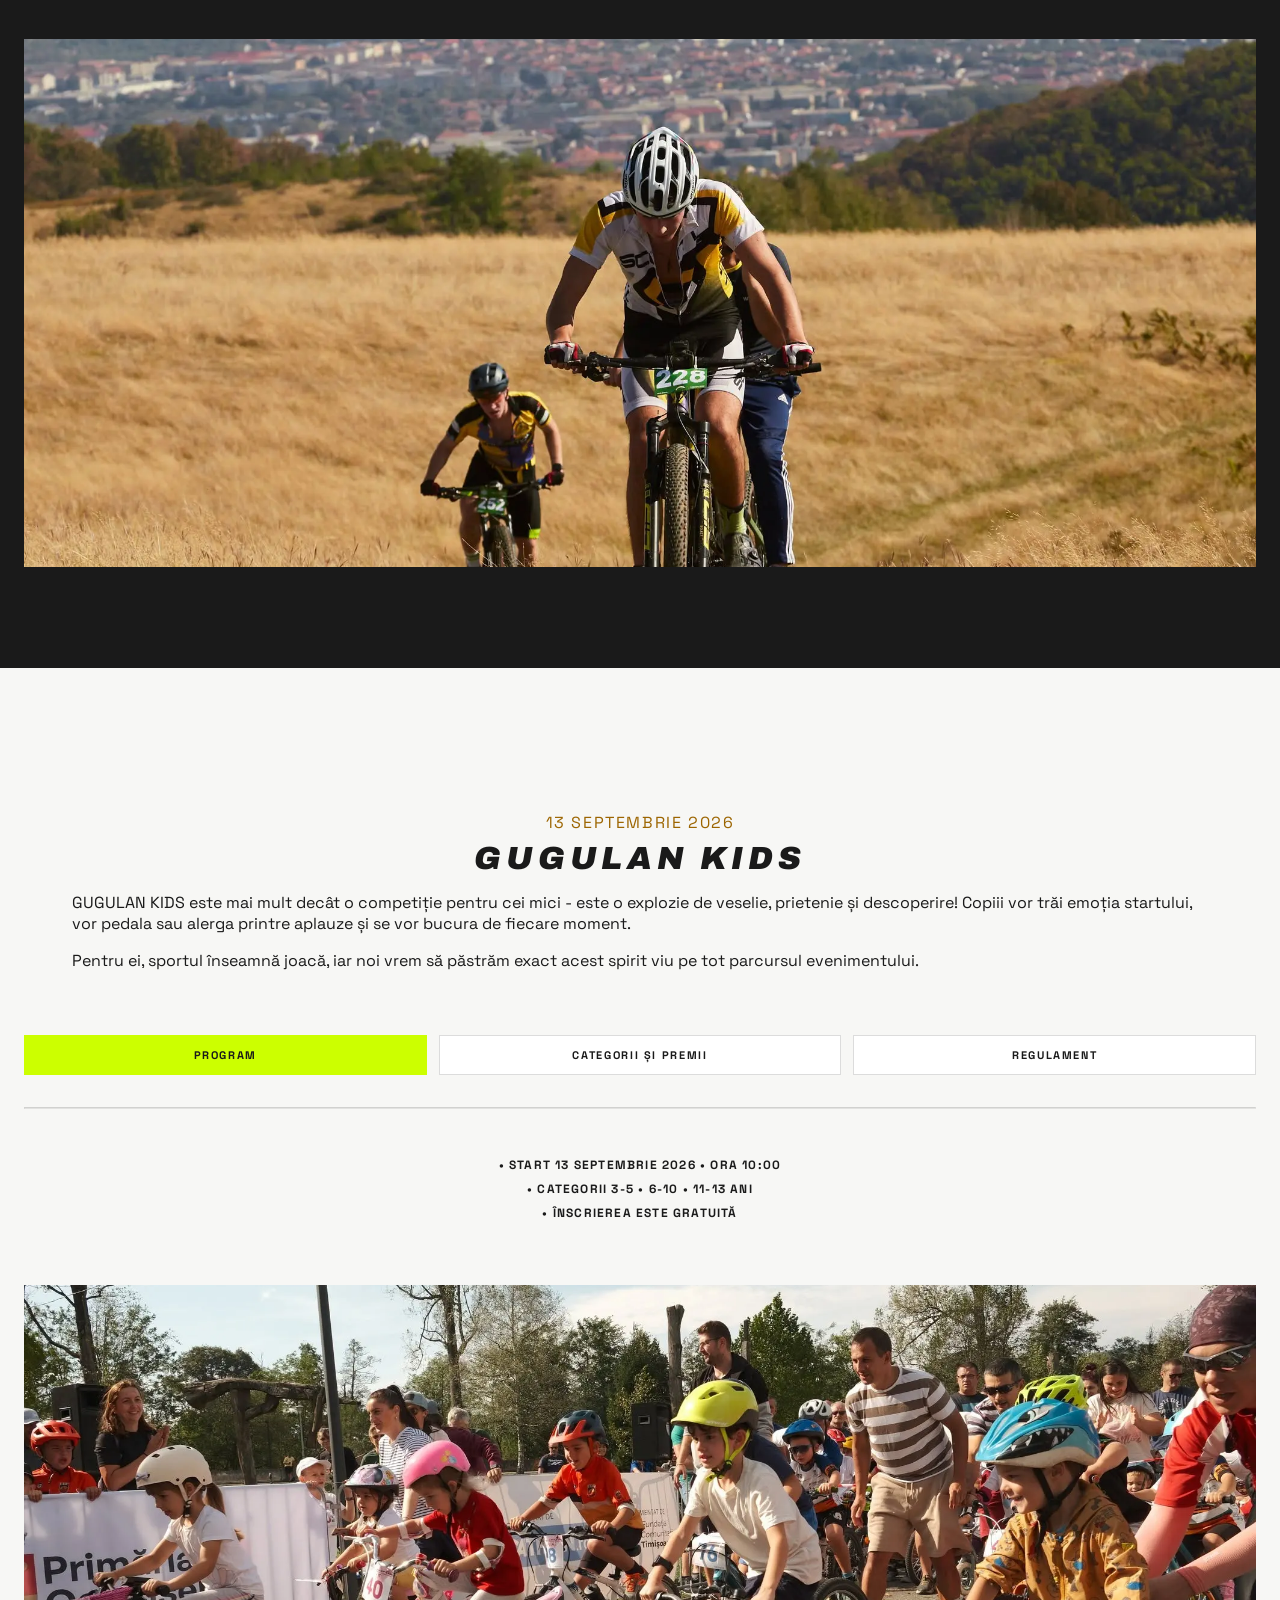
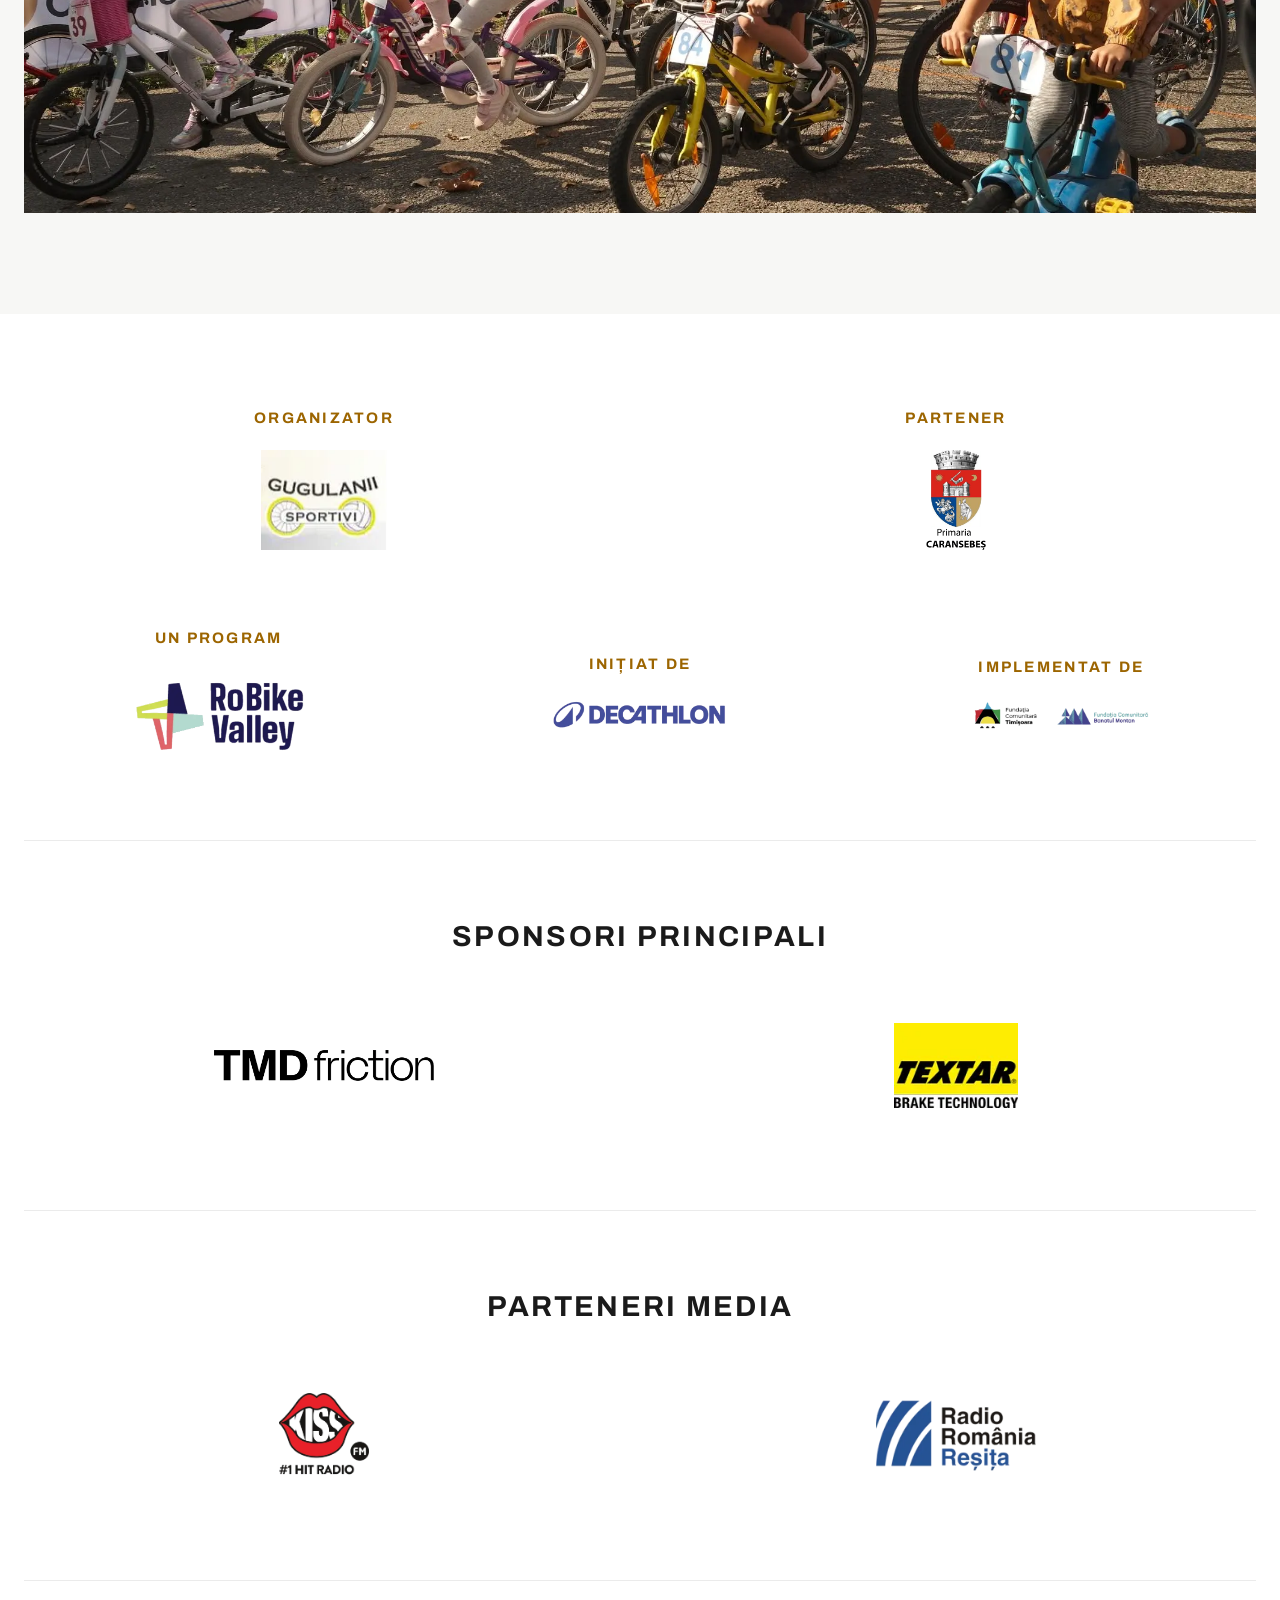
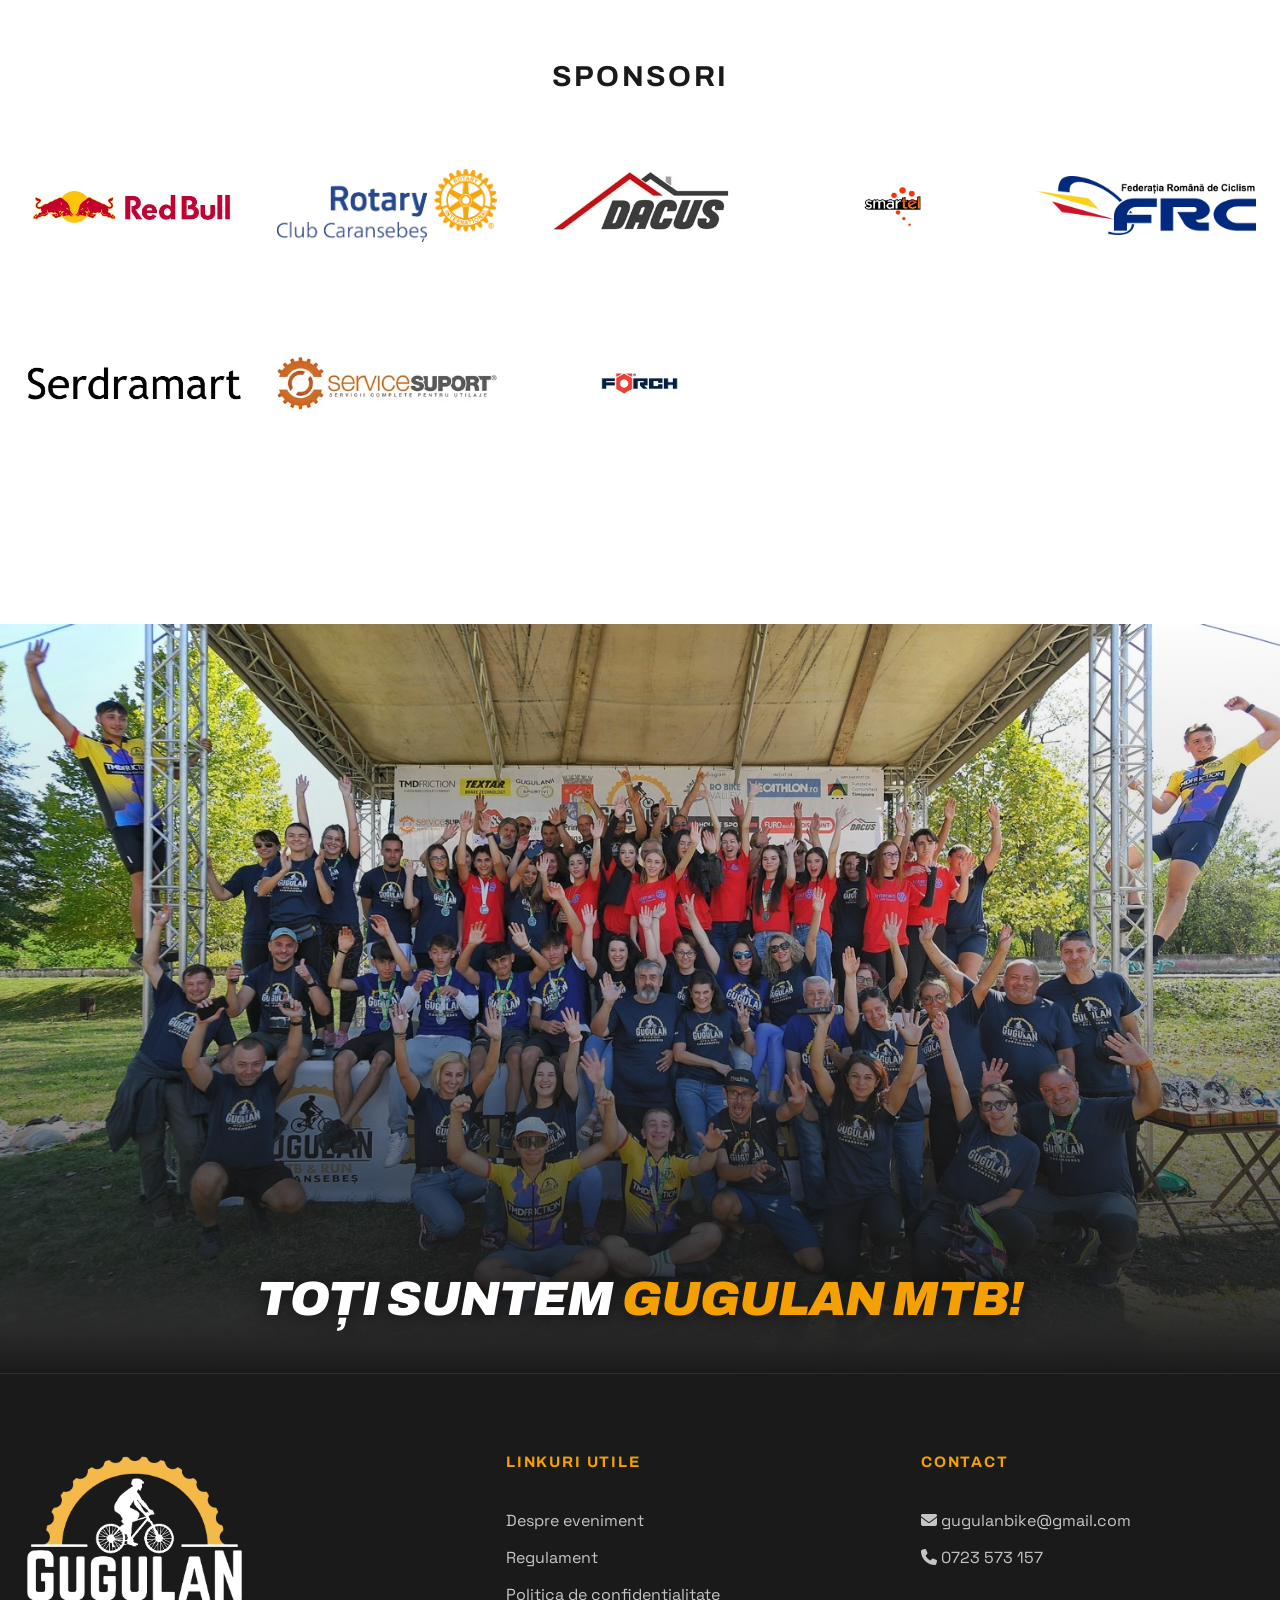
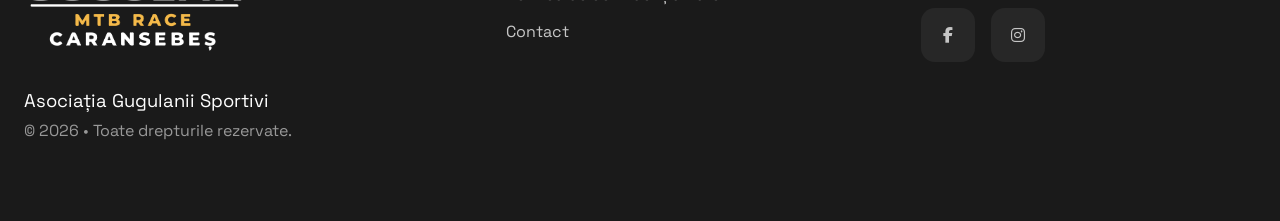
==== commit 2aa85b74: "Move Red Bull and Rotary Club to Sponsori tier on homepage They were placed in Sponsori Principali; " ====
--- a/index.html
+++ b/index.html
@@ -357,6 +357,38 @@
             <img src="assets/sponsori/Textar_BrakeTechnology_subline_150.webp" alt="Textar">
         </div>
 
+    </div>
+
+</div>
+
+<hr class="sponsor-divider">
+
+<div class="partner-section">
+
+    <h3>Parteneri Media</h3>
+
+    <div class="sponsors-grid">
+
+        <div class="sponsor-logo">
+            <img src="assets/sponsori/LOGO-SIMPLU-CU-SLOGAN.webp" alt="Kiss FM">
+        </div>
+
+        <div class="sponsor-logo">
+            <img src="assets/sponsori/radio-resita.webp" alt="Radio Reșița">
+        </div>
+
+    </div>
+
+</div>
+
+<hr class="sponsor-divider">
+
+<div class="partner-section">
+
+    <h3>Sponsori</h3>
+
+    <div class="sponsors-grid">
+
         <div class="sponsor-logo">
             <img src="assets/sponsori/redbull.webp" alt="Red Bull">
         </div>
@@ -364,38 +396,6 @@
         <div class="sponsor-logo">
             <img src="assets/sponsori/rotary-club-caransebes.webp" alt="Rotary Club Caransebeș">
         </div>
-
-    </div>
-
-</div>
-
-<hr class="sponsor-divider">
-
-<div class="partner-section">
-
-    <h3>Parteneri Media</h3>
-
-    <div class="sponsors-grid">
-
-        <div class="sponsor-logo">
-            <img src="assets/sponsori/LOGO-SIMPLU-CU-SLOGAN.webp" alt="Kiss FM">
-        </div>
-
-        <div class="sponsor-logo">
-            <img src="assets/sponsori/radio-resita.webp" alt="Radio Reșița">
-        </div>
-
-    </div>
-
-</div>
-
-<hr class="sponsor-divider">
-
-<div class="partner-section">
-
-    <h3>Sponsori</h3>
-
-    <div class="sponsors-grid">
 
         <div class="sponsor-logo">
             <img src="assets/sponsori/5-dacus.webp" alt="Dacus">
